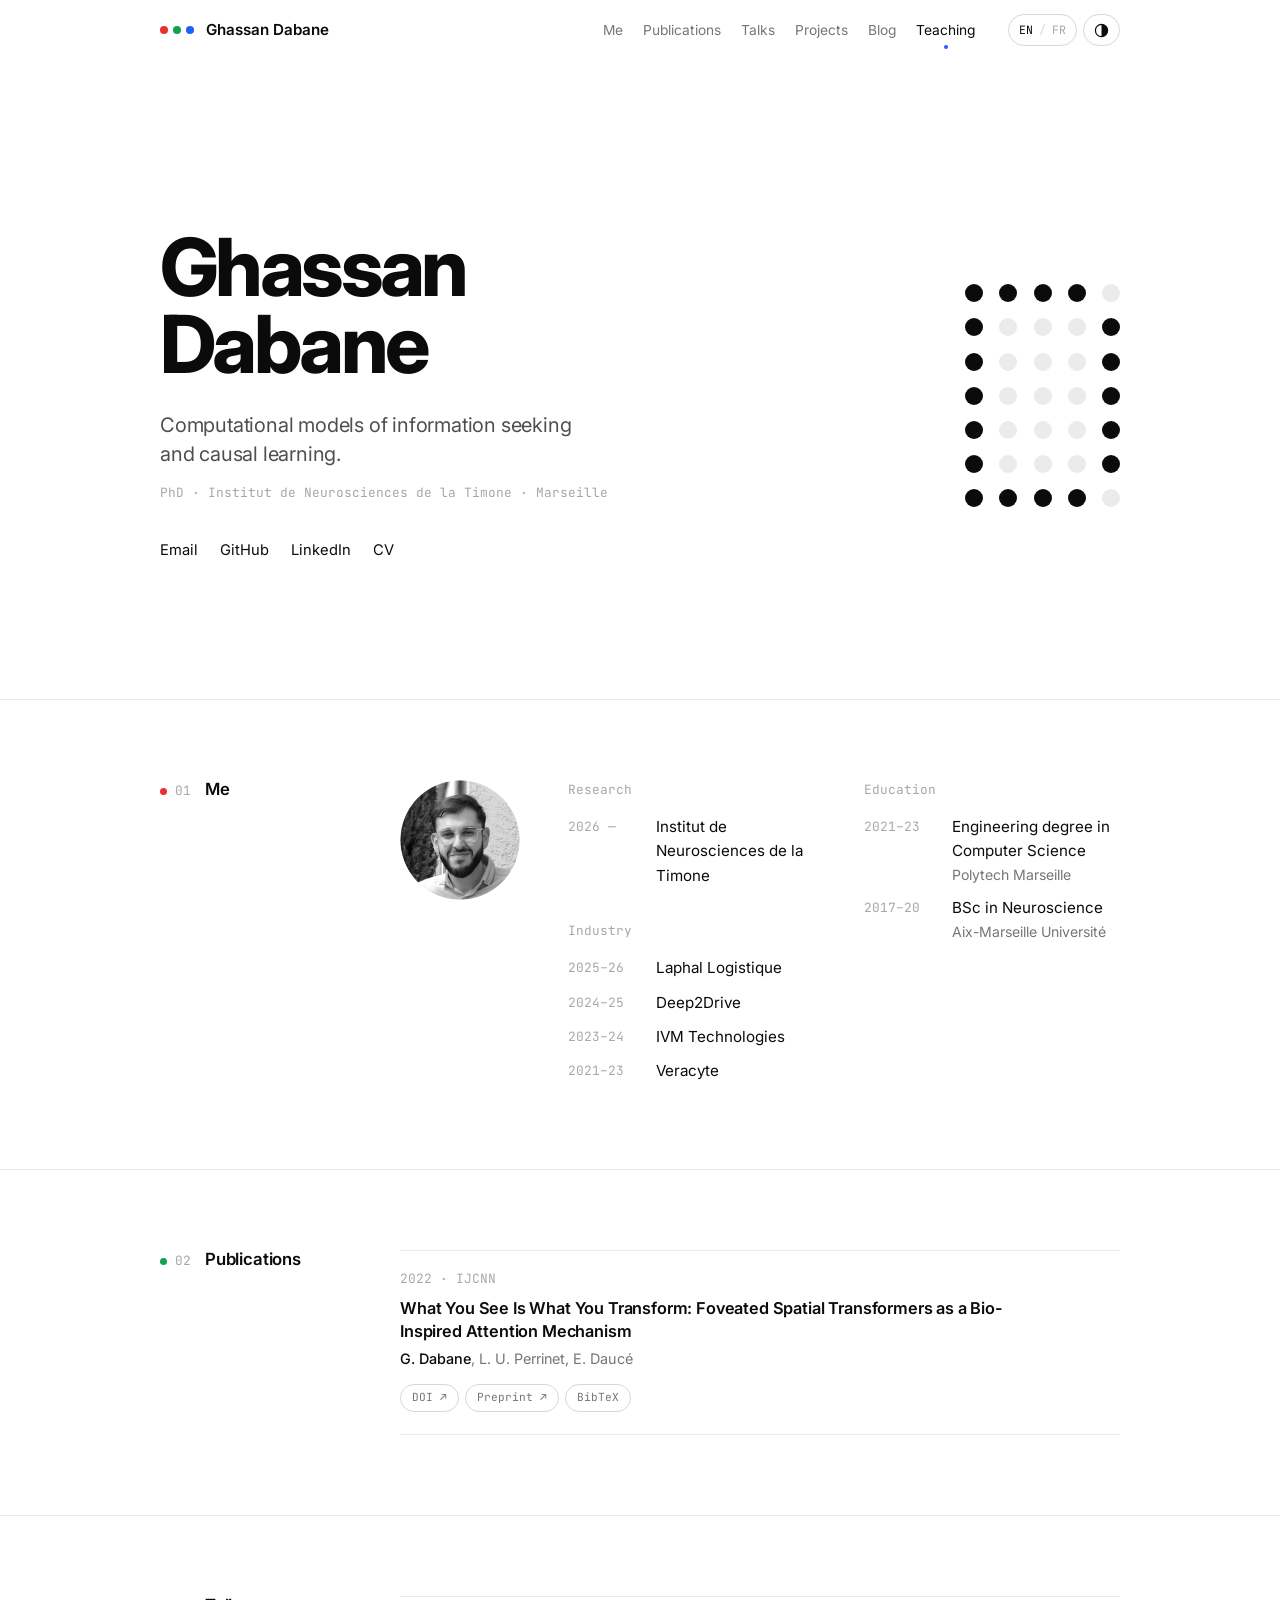
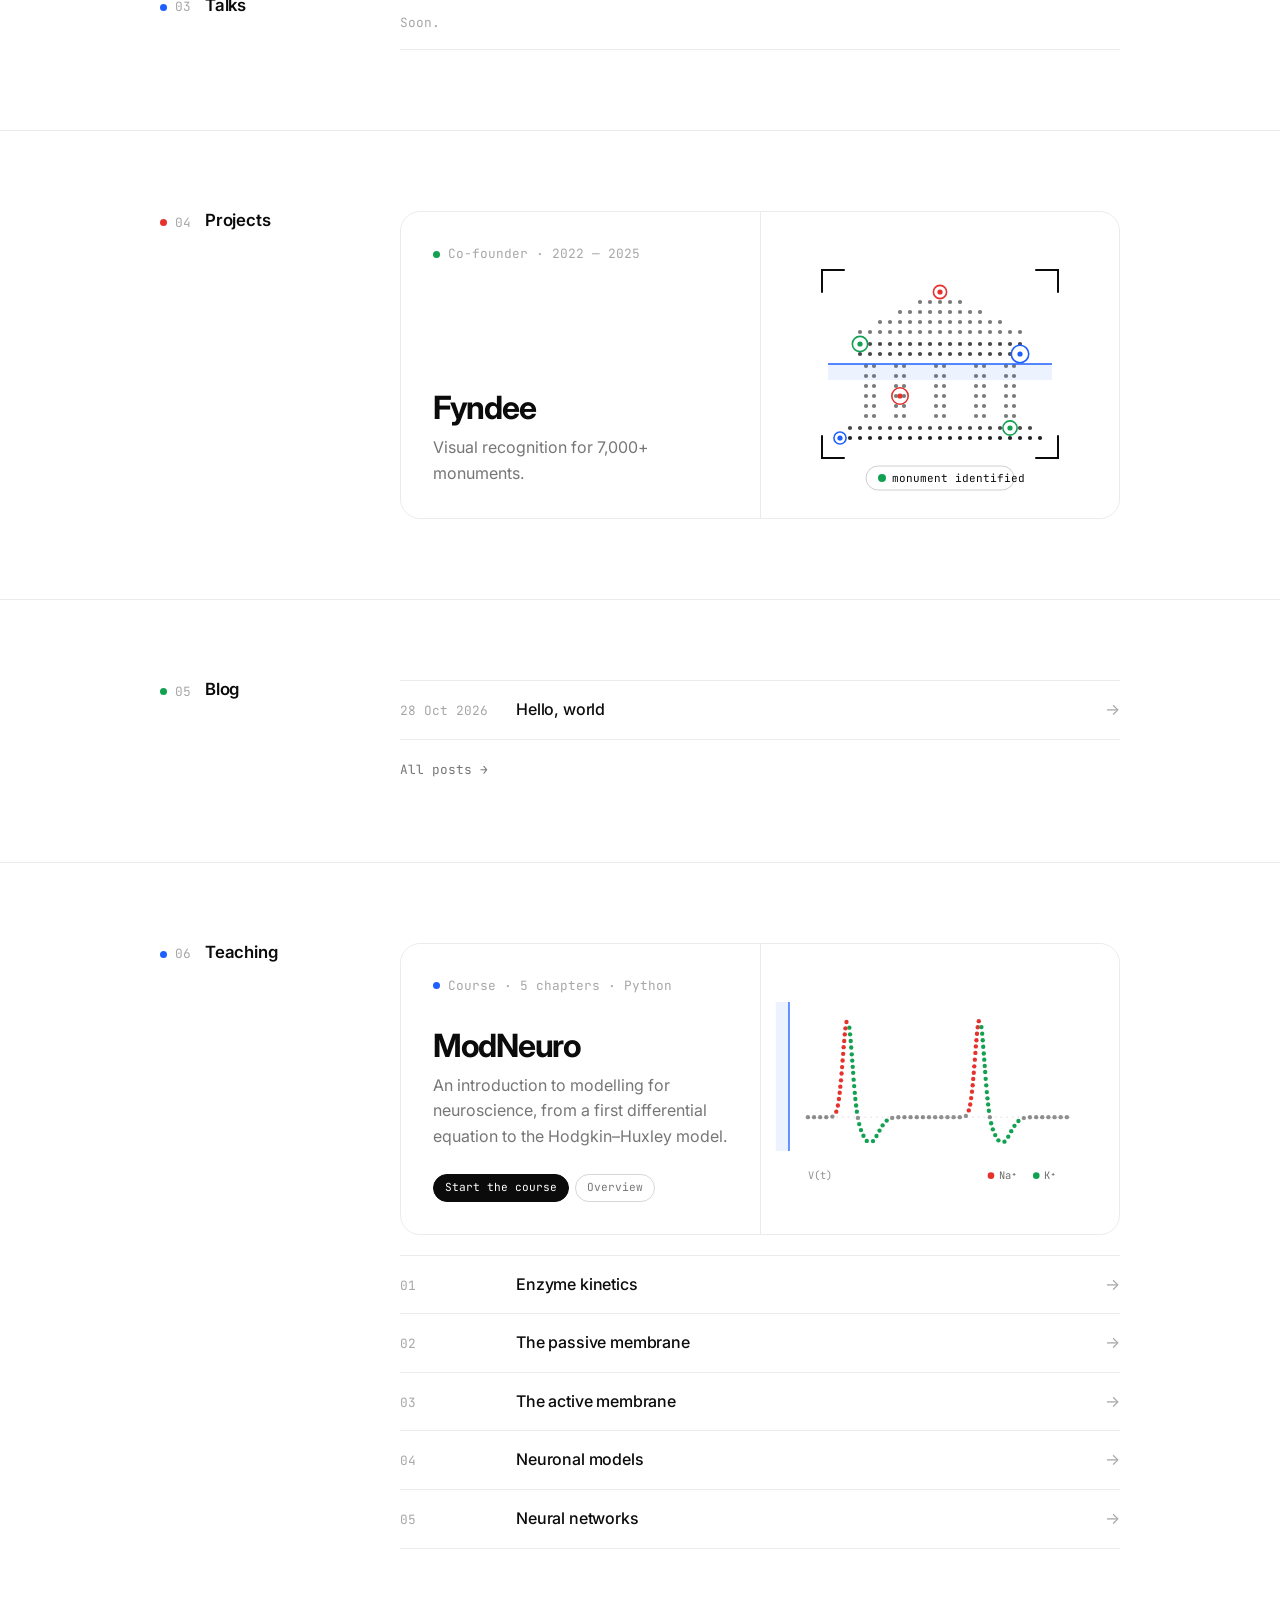
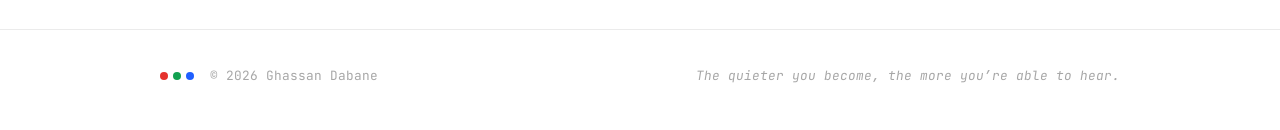
==== index.html @ e0b651ef "Teaching: migrate the ModNeuro course to the site Adds the 2020 ModNeuro notebooks as a five-chapter" ====
<!doctype html>
<html lang="en" data-lang="en">
<head>
  <meta charset="utf-8">
  <meta name="viewport" content="width=device-width, initial-scale=1">
  <title>Ghassan Dabane</title>
  <meta name="description" content="Ghassan Dabane — PhD candidate in computational neuroscience at the Institut de Neurosciences de la Timone, Marseille. Computational models of information seeking and causal learning.">
  <meta name="author" content="Ghassan Dabane">
  <meta property="og:title" content="Ghassan Dabane">
  <meta property="og:description" content="Computational models of information seeking and causal learning.">
  <meta property="og:type" content="website">
  <meta property="og:image" content="assets/img/ghassan.jpg">
  <meta name="theme-color" content="#ffffff" media="(prefers-color-scheme: light)">
  <meta name="theme-color" content="#0b0b0c" media="(prefers-color-scheme: dark)">
  <link rel="icon" href="assets/img/favicon.svg" type="image/svg+xml">
  <link rel="alternate" type="application/rss+xml" title="Ghassan Dabane — Blog" href="feed.xml">
  <script>
    (function () {
      var d = document.documentElement, t, l;
      try { t = localStorage.getItem('theme'); l = localStorage.getItem('lang'); } catch (e) {}
      if (t) d.dataset.theme = t;
      if (!l) l = (navigator.language || 'en').slice(0, 2) === 'fr' ? 'fr' : 'en';
      d.dataset.lang = l; d.lang = l;
    })();
  </script>
  <link rel="preconnect" href="https://fonts.googleapis.com">
  <link rel="preconnect" href="https://fonts.gstatic.com" crossorigin>
  <link href="https://fonts.googleapis.com/css2?family=Inter:wght@400..800&family=JetBrains+Mono:wght@400;500&family=Newsreader:ital,opsz,wght@0,6..72,400..600;1,6..72,400..600&display=swap" rel="stylesheet">
  <link rel="stylesheet" href="assets/css/style.css">
</head>
<body data-page="home">
<a class="skip" href="#main">Skip to content</a>

<header class="site-header">
  <div class="wrap bar">
    <a class="brand" href="./" aria-label="Ghassan Dabane — home"><span class="rgb" aria-hidden="true"><i></i><i></i><i></i></span>Ghassan Dabane</a>
    <nav class="nav" aria-label="Main">
      <a href="#me" data-nav="me" style="--c:var(--red)"><span lang="en">Me</span><span lang="fr">Moi</span></a>
      <a href="#publications" data-nav="publications" style="--c:var(--green)">Publications</a>
      <a href="#presentations" data-nav="presentations" style="--c:var(--blue)"><span lang="en">Talks</span><span lang="fr">Exposés</span></a>
      <a href="#projects" data-nav="projects" style="--c:var(--red)"><span lang="en">Projects</span><span lang="fr">Projets</span></a>
      <a href="#blog" data-nav="blog" style="--c:var(--green)">Blog</a>
      <a href="#teaching" data-nav="teaching" style="--c:var(--blue)"><span lang="en">Teaching</span><span lang="fr">Enseignement</span></a>
    </nav>
    <div class="tools">
      <button class="toggle" id="lang-toggle" type="button" aria-label="Français / English"><span data-l="en">EN</span><span class="sep">/</span><span data-l="fr">FR</span></button>
      <button class="toggle" id="theme-toggle" type="button" aria-label="Toggle dark mode">
        <svg class="theme-icon" viewBox="0 0 16 16" aria-hidden="true"><circle cx="8" cy="8" r="6.5" fill="none" stroke="currentColor" stroke-width="1.3"/><path class="half" d="M8 1.5a6.5 6.5 0 0 1 0 13z" fill="currentColor"/></svg>
      </button>
    </div>
  </div>
</header>

<main id="main">

  <!-- ============================================================ HERO -->
  <section class="hero">
    <div class="wrap hero-grid">
      <div>
        <h1><span>Ghassan</span><span>Dabane</span></h1>
        <p class="lead" lang="en">Computational models of information seeking and causal learning.</p>
        <p class="lead" lang="fr">Modèles computationnels de la recherche d’information et de l’apprentissage causal.</p>
        <p class="affil mono">PhD · Institut de Neurosciences de la Timone · Marseille</p>
        <div class="links">
          <a href="mailto:dabane.ghassan@gmail.com">Email</a>
          <a href="https://github.com/dabane-ghassan" target="_blank" rel="noopener">GitHub</a>
          <a href="https://www.linkedin.com/in/ghassan-dabane" target="_blank" rel="noopener">LinkedIn</a>
          <a href="assets/cv/ghassan-dabane-cv.pdf" target="_blank" rel="noopener">CV</a>
        </div>
      </div>
      <div class="matrix" id="matrix" aria-hidden="true" title="click me"></div>
    </div>
  </section>

  <!-- ============================================================ ME -->
  <section class="section" id="me">
    <div class="wrap section-grid">
      <div class="section-head">
        <div class="num mono"><span class="dot r"></span>01</div>
        <h2><span lang="en">Me</span><span lang="fr">Moi</span></h2>
      </div>
      <div class="me reveal">
        <div class="portrait"><img src="assets/img/ghassan.webp" alt="Ghassan Dabane" width="120" height="120" loading="lazy"></div>
        <div class="cols">
          <div>
            <div class="label mono"><span lang="en">Research</span><span lang="fr">Recherche</span></div>
            <ul class="list">
              <li><span class="yr mono">2026 —</span><span>Institut de Neurosciences de la Timone</span></li>
            </ul>
            <div class="label mono"><span lang="en">Industry</span><span lang="fr">Industrie</span></div>
            <ul class="list">
              <li><span class="yr mono">2025–26</span><span>Laphal Logistique</span></li>
              <li><span class="yr mono">2024–25</span><span>Deep2Drive</span></li>
              <li><span class="yr mono">2023–24</span><span>IVM Technologies</span></li>
              <li><span class="yr mono">2021–23</span><span>Veracyte</span></li>
            </ul>
          </div>
          <div>
            <div class="label mono"><span lang="en">Education</span><span lang="fr">Formation</span></div>
            <ul class="list">
              <li><span class="yr mono">2021–23</span><span><span lang="en">Engineering degree in Computer Science</span><span lang="fr">Diplôme d’ingénieur en informatique</span><span class="inst">Polytech Marseille</span></span></li>
              <li><span class="yr mono">2017–20</span><span><span lang="en">BSc in Neuroscience</span><span lang="fr">Licence en neurosciences</span><span class="inst">Aix-Marseille Université</span></span></li>
            </ul>
          </div>
        </div>
      </div>
    </div>
  </section>

  <!-- ============================================================ PUBLICATIONS -->
  <section class="section" id="publications">
    <div class="wrap section-grid">
      <div class="section-head">
        <div class="num mono"><span class="dot g"></span>02</div>
        <h2>Publications</h2>
      </div>
      <div class="reveal">
        <!-- To add a paper, copy an <article class="pub"> block. -->
        <article class="pub">
          <div class="pub-meta mono">2022 · IJCNN</div>
          <h3>What You See Is What You Transform: Foveated Spatial Transformers as a Bio-Inspired Attention Mechanism</h3>
          <div class="authors"><b>G. Dabane</b>, L. U. Perrinet, E. Daucé</div>
          <div class="pub-actions">
            <a class="chip" href="https://doi.org/10.1109/IJCNN55064.2022.9892313" target="_blank" rel="noopener">DOI ↗</a>
            <a class="chip" href="https://www.authorea.com/users/681605/articles/677633-what-you-see-is-what-you-transform-foveated-spatial-transformers-as-a-bio-inspired-attention-mechanism" target="_blank" rel="noopener">Preprint ↗</a>
            <button class="chip" type="button" data-panel="bib-1" aria-expanded="false">BibTeX</button>
          </div>
          <div class="pub-panel" id="bib-1">
<pre>@inproceedings{dabane2022wysiwyt,
  title     = {What You See Is What You Transform: Foveated Spatial
               Transformers as a Bio-Inspired Attention Mechanism},
  author    = {Dabane, Ghassan and Perrinet, Laurent U. and Dauc{\'e}, Emmanuel},
  booktitle = {2022 International Joint Conference on Neural Networks (IJCNN)},
  pages     = {1--8},
  year      = {2022},
  doi       = {10.1109/IJCNN55064.2022.9892313}
}</pre>
            <div class="pub-actions"><button class="chip" type="button" data-copy="bib-1"><span lang="en">Copy</span><span lang="fr">Copier</span></button></div>
          </div>
        </article>
      </div>
    </div>
  </section>

  <!-- ============================================================ PRESENTATIONS -->
  <!-- Filled from presentations/index.json — drop .html decks in presentations/ -->
  <section class="section" id="presentations">
    <div class="wrap section-grid">
      <div class="section-head">
        <div class="num mono"><span class="dot b"></span>03</div>
        <h2><span lang="en">Talks</span><span lang="fr">Exposés</span></h2>
      </div>
      <div class="reveal">
        <ul class="lines" id="talks" aria-live="polite"></ul>
      </div>
    </div>
  </section>

  <!-- ============================================================ PROJECTS -->
  <section class="section" id="projects">
    <div class="wrap section-grid">
      <div class="section-head">
        <div class="num mono"><span class="dot r"></span>04</div>
        <h2><span lang="en">Projects</span><span lang="fr">Projets</span></h2>
      </div>
      <div class="reveal">
        <article class="feature">
          <div class="feature-body">
            <div class="feature-label mono"><span class="dot g"></span><span lang="en">Co-founder</span><span lang="fr">Co-fondateur</span> · 2022 — 2025</div>
            <h3>Fyndee</h3>
            <p class="pitch" lang="en">Visual recognition for 7,000+ monuments.</p>
            <p class="pitch" lang="fr">Reconnaissance visuelle de 7 000+ monuments.</p>
          </div>
          <div class="feature-art" aria-hidden="true"><svg id="temple" viewBox="0 0 300 250"></svg></div>
        </article>
      </div>
    </div>
  </section>

  <!-- ============================================================ BLOG -->
  <section class="section" id="blog">
    <div class="wrap section-grid">
      <div class="section-head">
        <div class="num mono"><span class="dot g"></span>05</div>
        <h2>Blog</h2>
      </div>
      <div class="reveal">
        <ul class="lines" id="latest" aria-live="polite"></ul>
        <a class="more mono" href="blog.html"><span lang="en">All posts</span><span lang="fr">Tous les articles</span> <span aria-hidden="true">→</span></a>
      </div>
    </div>
  </section>

  <!-- ============================================================ TEACHING -->
  <section class="section" id="teaching">
    <div class="wrap section-grid">
      <div class="section-head">
        <div class="num mono"><span class="dot b"></span>06</div>
        <h2><span lang="en">Teaching</span><span lang="fr">Enseignement</span></h2>
      </div>
      <div class="reveal">
        <!-- Courses live in teaching/<course>/ and render through course.html?c=<course> -->
        <article class="feature course-card">
          <div class="feature-body">
            <div class="feature-label mono"><span class="dot b"></span><span lang="en">Course · 5 chapters · Python</span><span lang="fr">Cours · 5 chapitres · Python</span></div>
            <div>
              <h3><a href="course.html?c=modneuro">ModNeuro</a></h3>
              <p class="pitch" lang="en">An introduction to modelling for neuroscience, from a first differential equation to the Hodgkin–Huxley model.</p>
              <p class="pitch" lang="fr">Une introduction à la modélisation en neurosciences, d’une première équation différentielle au modèle de Hodgkin–Huxley.</p>
              <div class="pub-actions">
                <a class="chip chip-solid" href="course.html?c=modneuro/01-enzyme-kinetics"><span lang="en">Start the course</span><span lang="fr">Commencer le cours</span></a>
                <a class="chip" href="course.html?c=modneuro"><span lang="en">Overview</span><span lang="fr">Présentation</span></a>
              </div>
            </div>
          </div>
          <div class="feature-art spike-art" aria-hidden="true"><svg id="spike" viewBox="0 0 320 220"></svg></div>
        </article>
        <ul class="lines teach-list">
          <li><a href="course.html?c=modneuro/01-enzyme-kinetics"><span class="date mono">01</span><span><span class="title"><span lang="en">Enzyme kinetics</span><span lang="fr">Cinétique enzymatique</span></span></span><span class="side"><span class="arrow" aria-hidden="true">→</span></span></a></li>
          <li><a href="course.html?c=modneuro/02-passive-membrane"><span class="date mono">02</span><span><span class="title"><span lang="en">The passive membrane</span><span lang="fr">La membrane passive</span></span></span><span class="side"><span class="arrow" aria-hidden="true">→</span></span></a></li>
          <li><a href="course.html?c=modneuro/03-active-membrane"><span class="date mono">03</span><span><span class="title"><span lang="en">The active membrane</span><span lang="fr">La membrane active</span></span></span><span class="side"><span class="arrow" aria-hidden="true">→</span></span></a></li>
          <li><a href="course.html?c=modneuro/04-neuronal-models"><span class="date mono">04</span><span><span class="title"><span lang="en">Neuronal models</span><span lang="fr">Modèles neuronaux</span></span></span><span class="side"><span class="arrow" aria-hidden="true">→</span></span></a></li>
          <li><a href="course.html?c=modneuro/05-neural-networks"><span class="date mono">05</span><span><span class="title"><span lang="en">Neural networks</span><span lang="fr">Réseaux de neurones</span></span></span><span class="side"><span class="arrow" aria-hidden="true">→</span></span></a></li>
        </ul>
      </div>
    </div>
  </section>

</main>

<footer class="site-footer">
  <div class="wrap foot-row">
    <span class="mono"><span class="rgb" aria-hidden="true"><i></i><i></i><i></i></span>&nbsp; © <span data-year>2026</span> Ghassan Dabane</span>
    <span class="mono quote"><span lang="en">The quieter you become, the more you’re able to hear.</span><span lang="fr">The quieter you become, the more you’re able to hear.</span></span>
  </div>
</footer>

<script src="assets/js/site.js"></script>
<script src="assets/js/posts.js"></script>
<script src="assets/js/home.js"></script>
</body>
</html>
---- assets/css/style.css ----
/* =========================================================================
   Ghassan Dabane — personal site
   Five colours only: black, white, red, green, blue.
   Every grey is black or white at reduced opacity.
   ========================================================================= */

:root {
  --black: #0b0b0c;
  --white: #ffffff;
  --red:   #e5322d;
  --green: #12a150;
  --blue:  #1f5fff;

  --bg: var(--white);
  --fg: var(--black);

  --sans:  "Inter", ui-sans-serif, system-ui, -apple-system, "Segoe UI", Roboto, sans-serif;
  --serif: "Newsreader", "Iowan Old Style", "Palatino Linotype", Georgia, serif;
  --mono:  "JetBrains Mono", ui-monospace, SFMono-Regular, Menlo, Consolas, monospace;

  --wrap: 1040px;
  --gutter: clamp(16px, 4vw, 40px);
  --ease: cubic-bezier(.22, .8, .2, 1);
  color-scheme: light;
}
:root[data-theme="dark"] { --bg: var(--black); --fg: var(--white); color-scheme: dark; }
@media (prefers-color-scheme: dark) {
  :root:not([data-theme="light"]) { --bg: var(--black); --fg: var(--white); color-scheme: dark; }
}
:root {
  --fg-72: color-mix(in srgb, var(--fg) 72%, transparent);
  --fg-56: color-mix(in srgb, var(--fg) 56%, transparent);
  --fg-36: color-mix(in srgb, var(--fg) 36%, transparent);
  --fg-16: color-mix(in srgb, var(--fg) 16%, transparent);
  --fg-08: color-mix(in srgb, var(--fg) 8%, transparent);
  --fg-04: color-mix(in srgb, var(--fg) 4%, transparent);
  --bg-80: color-mix(in srgb, var(--bg) 82%, transparent);
}

/* language switching: <x lang="en">…</x><x lang="fr">…</x> */
html[data-lang="en"] body [lang="fr"],
html[data-lang="fr"] body [lang="en"] { display: none !important; }

/* ---------- base ---------- */
*, *::before, *::after { box-sizing: border-box; }
html { -webkit-text-size-adjust: 100%; scroll-behavior: smooth; scroll-padding-top: 80px; }
body {
  margin: 0; background: var(--bg); color: var(--fg);
  font: 400 16px/1.6 var(--sans);
  -webkit-font-smoothing: antialiased; text-rendering: optimizeLegibility;
  transition: background-color .35s var(--ease), color .35s var(--ease);
  overflow-x: hidden;
}
img, svg { display: block; max-width: 100%; }
a { color: inherit; text-decoration: none; }
p { margin: 0; }
h1, h2, h3 { margin: 0; font-weight: 700; letter-spacing: -.02em; line-height: 1.15; }
ul { list-style: none; margin: 0; padding: 0; }
button { font: inherit; color: inherit; background: none; border: 0; padding: 0; cursor: pointer; }
::selection { background: var(--blue); color: var(--white); }
:focus-visible { outline: 2px solid var(--blue); outline-offset: 3px; border-radius: 4px; }

.wrap { width: 100%; max-width: var(--wrap); margin: 0 auto; padding: 0 var(--gutter); }
.mono { font-family: var(--mono); font-size: .8rem; }
.muted { color: var(--fg-56); }
.skip { position: absolute; left: -999px; top: 8px; background: var(--fg); color: var(--bg); padding: 8px 12px; border-radius: 6px; z-index: 99; }
.skip:focus { left: 8px; }

.rgb { display: inline-flex; gap: 5px; align-items: center; vertical-align: middle; }
.rgb i { width: 8px; height: 8px; border-radius: 50%; display: block; }
.rgb i:nth-child(1) { background: var(--red); }
.rgb i:nth-child(2) { background: var(--green); }
.rgb i:nth-child(3) { background: var(--blue); }
.dot { width: 7px; height: 7px; border-radius: 50%; display: inline-block; flex: none; }
.dot.r { background: var(--red); } .dot.g { background: var(--green); } .dot.b { background: var(--blue); }

/* ---------- header ---------- */
.site-header {
  position: sticky; top: 0; z-index: 50; background: var(--bg-80);
  backdrop-filter: saturate(1.4) blur(14px); -webkit-backdrop-filter: saturate(1.4) blur(14px);
  border-bottom: 1px solid transparent; transition: border-color .3s var(--ease);
}
.site-header.scrolled { border-bottom-color: var(--fg-08); }
.bar { display: flex; align-items: center; gap: 24px; height: 60px; }
.brand { display: inline-flex; align-items: center; gap: 12px; font-weight: 600; font-size: .95rem; white-space: nowrap; }
.brand .rgb { transition: gap .3s var(--ease); }
.brand:hover .rgb { gap: 8px; }
.nav { display: flex; gap: 2px; margin-left: auto; }
.nav a { position: relative; padding: 6px 9px; border-radius: 8px; font-size: .86rem; color: var(--fg-56); transition: color .2s; }
.nav a:hover, .nav a.active { color: var(--fg); }
.nav a.active::after {
  content: ""; position: absolute; left: 50%; bottom: -2px; width: 4px; height: 4px; border-radius: 50%;
  transform: translateX(-50%); background: var(--c, var(--fg));
}
.tools { display: flex; align-items: center; gap: 6px; }
.toggle {
  height: 32px; min-width: 32px; padding: 0 10px; border-radius: 999px; border: 1px solid var(--fg-16);
  display: inline-flex; align-items: center; justify-content: center; gap: 6px;
  font-family: var(--mono); font-size: .72rem; transition: border-color .2s;
}
.toggle:hover { border-color: var(--fg-36); }
.toggle .off { color: var(--fg-36); }
.toggle .sep { color: var(--fg-16); }
.theme-icon { width: 15px; height: 15px; }
.theme-icon .half { transform-origin: center; transition: transform .5s var(--ease); }
:root[data-theme="dark"] .theme-icon .half { transform: rotate(180deg); }

/* ---------- hero ---------- */
.hero { padding: clamp(72px, 14vw, 168px) 0 clamp(72px, 11vw, 136px); }
.hero-grid { display: grid; grid-template-columns: minmax(0, 1fr) auto; gap: 48px; align-items: center; }
.hero h1 { font-size: clamp(2.75rem, 7.5vw, 5rem); font-weight: 760; letter-spacing: -.045em; line-height: .96; margin-bottom: 28px; }
.hero h1 span { display: block; }
.lead { font-size: clamp(1.05rem, 1.7vw, 1.25rem); line-height: 1.45; color: var(--fg-72); max-width: 32ch; letter-spacing: -.01em; }
.affil { color: var(--fg-36); margin-top: 14px; }
.links { display: flex; flex-wrap: wrap; gap: 6px 22px; margin-top: 36px; font-size: .92rem; }
.links a {
  background-image: linear-gradient(var(--fg), var(--fg)); background-size: 0 1px;
  background-position: 0 100%; background-repeat: no-repeat; transition: background-size .35s var(--ease);
}
.links a:hover { background-size: 100% 1px; }

.matrix { display: grid; grid-template-columns: repeat(5, var(--d)); gap: calc(var(--d) * .9); --d: 18px; cursor: pointer; }
.matrix i {
  width: var(--d); height: var(--d); border-radius: 50%;
  background: color-mix(in srgb, var(--fg) 8%, var(--bg));
  transition: background-color .45s var(--ease) var(--dl, 0ms), transform .3s var(--ease);
  transform: scale(var(--s, 1));
}
.matrix i.r { background: var(--red); } .matrix i.g { background: var(--green); }
.matrix i.b { background: var(--blue); } .matrix i.k { background: var(--fg); }

/* ---------- sections ---------- */
.section { padding: clamp(48px, 7vw, 80px) 0; border-top: 1px solid var(--fg-08); }
.section-grid { display: grid; grid-template-columns: 200px minmax(0, 1fr); gap: 40px; }
.section-head { position: sticky; top: 92px; align-self: start; display: flex; align-items: baseline; gap: 14px; }
.section-head .num { display: inline-flex; align-items: center; gap: 8px; color: var(--fg-36); }
.section-head h2 { font-size: 1.05rem; font-weight: 600; letter-spacing: -.01em; }

/* me */
.me { display: grid; grid-template-columns: 120px minmax(0, 1fr); gap: 48px; align-items: start; }
.portrait { width: 120px; height: 120px; border-radius: 50%; overflow: hidden; }
.portrait img { width: 100%; height: 100%; object-fit: cover; filter: grayscale(1) contrast(1.05); transition: filter .6s var(--ease); }
.portrait:hover img { filter: none; }
.cols { display: grid; grid-template-columns: 1fr 1fr; gap: 40px; }
.label { color: var(--fg-36); margin: 0 0 10px; }
.list + .label { margin-top: 28px; }
.list li { display: grid; grid-template-columns: 72px minmax(0, 1fr); gap: 16px; padding: 5px 0; font-size: .95rem; }
.list .yr { color: var(--fg-36); padding-top: 2px; }
.list .inst { display: block; color: var(--fg-56); font-size: .88rem; }
.quote { font-style: italic; }

/* lines: talks, posts */
.lines { border-top: 1px solid var(--fg-08); }
.lines li a, .lines li.static { display: grid; grid-template-columns: 96px minmax(0, 1fr) auto; gap: 20px; align-items: baseline; padding: 16px 0; border-bottom: 1px solid var(--fg-08); }
.lines .date { color: var(--fg-36); white-space: nowrap; }
.lines .title { font-weight: 500; letter-spacing: -.01em; transition: transform .35s var(--ease); display: inline-block; }
.lines .sub { color: var(--fg-56); font-size: .88rem; margin-left: 10px; }
.lines .side { display: flex; align-items: center; gap: 10px; color: var(--fg-36); }
.lines .arrow { transition: transform .3s var(--ease), color .2s; }
.lines li a:hover .title { transform: translateX(4px); }
.lines li a:hover .arrow { transform: translateX(3px); color: var(--fg); }
.lines .empty { color: var(--fg-36); padding: 16px 0; border-bottom: 1px solid var(--fg-08); font-family: var(--mono); font-size: .8rem; }
.lang-badge { font-family: var(--mono); font-size: .64rem; text-transform: uppercase; border: 1px solid var(--fg-16); border-radius: 4px; padding: 0 5px; color: var(--fg-56); }
.more { display: inline-flex; align-items: center; gap: 8px; margin-top: 20px; color: var(--fg-56); transition: color .2s; }
.more:hover { color: var(--fg); }

/* publications */
.pub { padding: 18px 0 22px; border-top: 1px solid var(--fg-08); border-bottom: 1px solid var(--fg-08); }
.pub + .pub { border-top: 0; }
.pub-meta { color: var(--fg-36); margin-bottom: 8px; }
.pub h3 { font-size: 1.02rem; font-weight: 600; line-height: 1.4; letter-spacing: -.01em; max-width: 56ch; margin-bottom: 4px; }
.pub .authors { color: var(--fg-56); font-size: .9rem; }
.pub .authors b { color: var(--fg); font-weight: 500; }
.pub-actions { display: flex; flex-wrap: wrap; gap: 6px; margin-top: 14px; }
.chip {
  display: inline-flex; align-items: center; gap: 6px; height: 28px; padding: 0 11px; border-radius: 999px;
  font-family: var(--mono); font-size: .7rem; border: 1px solid var(--fg-16); color: var(--fg-56);
  transition: border-color .2s, color .2s, background-color .2s;
}
.chip:hover, .chip[aria-expanded="true"] { border-color: var(--fg); color: var(--fg); }
.pub-panel { display: none; margin-top: 14px; }
.pub-panel.open { display: block; animation: fade .35s var(--ease); }
.pub-panel pre {
  margin: 0; padding: 14px 16px; border-radius: 10px; background: var(--fg-04); border: 1px solid var(--fg-08);
  font-family: var(--mono); font-size: .72rem; line-height: 1.6; overflow-x: auto; color: var(--fg-72);
}
@keyframes fade { from { opacity: 0; transform: translateY(-4px); } to { opacity: 1; transform: none; } }

/* projects */
.feature { display: grid; grid-template-columns: minmax(0, 1fr) minmax(0, 1fr); border: 1px solid var(--fg-08); border-radius: 20px; overflow: hidden; transition: border-color .3s var(--ease); }
.feature:hover { border-color: var(--fg-36); }
.feature-body { padding: 32px; display: flex; flex-direction: column; justify-content: flex-end; }
.feature-label { display: flex; align-items: center; gap: 8px; color: var(--fg-36); margin-bottom: auto; padding-bottom: 32px; }
.feature h3 { font-size: 2rem; letter-spacing: -.04em; margin-bottom: 8px; }
.pitch { color: var(--fg-56); max-width: 30ch; }
.feature-art { border-left: 1px solid var(--fg-08); display: grid; place-items: center; padding: 28px; min-height: 280px; }
.feature-art svg { width: min(100%, 300px); height: auto; overflow: visible; }
.feature-art .scan { animation: scan 4.5s var(--ease) infinite; }
@keyframes scan { 0%, 100% { transform: translateY(-70px); opacity: 0; } 15% { opacity: 1; } 50% { transform: translateY(70px); opacity: 1; } 65% { opacity: 0; } }
.feature-art .label-chip { font-family: var(--mono); font-size: 11px; }

/* teaching */
.soon { display: flex; align-items: center; gap: 16px; padding-top: 4px; }
.loader { display: flex; gap: 7px; }
.loader i { width: 9px; height: 9px; border-radius: 50%; animation: bob 1.4s var(--ease) infinite; }
.loader i:nth-child(1) { background: var(--red); }
.loader i:nth-child(2) { background: var(--green); animation-delay: .16s; }
.loader i:nth-child(3) { background: var(--blue); animation-delay: .32s; }
@keyframes bob { 0%, 60%, 100% { transform: translateY(0); } 30% { transform: translateY(-6px); } }

/* footer */
.site-footer { border-top: 1px solid var(--fg-08); padding: 36px 0 44px; color: var(--fg-36); }
.foot-row { display: flex; flex-wrap: wrap; justify-content: space-between; gap: 12px 24px; align-items: center; }
.foot-row a { transition: color .2s; }
.foot-row a:hover { color: var(--fg); }

/* ---------- blog index ---------- */
.page-head { padding: clamp(64px, 10vw, 120px) 0 36px; }
.page-head h1 { font-size: clamp(2.4rem, 6vw, 3.6rem); letter-spacing: -.045em; font-weight: 760; }
.filters { display: flex; flex-wrap: wrap; gap: 6px; margin-bottom: 24px; }
.filters .chip.on { background: var(--fg); color: var(--bg); border-color: var(--fg); }
.year-group { margin-bottom: 36px; }
.year-group h2 { font-family: var(--mono); font-size: .78rem; font-weight: 400; color: var(--fg-36); margin-bottom: 8px; }
main.wrap { padding-bottom: 64px; }

/* ---------- article ---------- */
.article { max-width: 700px; margin: 0 auto; padding: clamp(48px, 8vw, 96px) var(--gutter) 64px; }
.back { display: inline-flex; gap: 8px; align-items: center; color: var(--fg-36); margin-bottom: 40px; transition: color .2s; }
.back:hover { color: var(--fg); }
.article-meta { display: flex; flex-wrap: wrap; gap: 6px 14px; align-items: center; color: var(--fg-36); margin-bottom: 16px; }
.article-meta .tag { color: var(--fg-56); }
.article-meta .tag:hover { color: var(--fg); }
.article h1 { font-size: clamp(2rem, 5vw, 3rem); letter-spacing: -.04em; line-height: 1.08; font-weight: 740; margin-bottom: 18px; }
.article .dek { font-family: var(--serif); font-size: 1.25rem; line-height: 1.45; color: var(--fg-56); font-style: italic; }
.article .alt-lang { margin-top: 18px; }
.article hr.rule { border: 0; height: 1px; background: var(--fg-08); margin: 32px 0 40px; }
.progress { position: fixed; top: 0; left: 0; height: 2px; width: 100%; transform-origin: 0 50%; transform: scaleX(var(--p, 0)); z-index: 60;
  background: linear-gradient(90deg, var(--red) 0 33.33%, var(--green) 33.33% 66.66%, var(--blue) 66.66%); }

.prose { font-family: var(--serif); font-size: 1.2rem; line-height: 1.72; font-optical-sizing: auto; }
.prose > * + * { margin-top: 1.1em; }
.prose p { margin-bottom: 0; }
.prose li > p + p { margin-top: .6em; }
.prose h2, .prose h3, .prose h4 { font-family: var(--sans); letter-spacing: -.025em; line-height: 1.2; margin-top: 2.2em; }
.prose h2 { font-size: 1.5rem; } .prose h3 { font-size: 1.2rem; } .prose h4 { font-size: 1.02rem; }
.prose h2 + *, .prose h3 + *, .prose h4 + * { margin-top: .7em; }
.prose a { background-image: linear-gradient(var(--blue), var(--blue)); background-size: 100% 1px; background-position: 0 100%; background-repeat: no-repeat; transition: background-size .25s; }
.prose a:hover { background-size: 100% 2px; }
.prose strong { font-weight: 600; }
.prose ul { list-style: disc; } .prose ol { list-style: decimal; }
.prose ul, .prose ol { padding-left: 1.3em; }
.prose li + li { margin-top: .35em; }
.prose li::marker { color: var(--fg-36); }
.prose blockquote { margin-left: 0; margin-right: 0; padding: .1em 0 .1em 1.2em; border-left: 3px solid var(--red); font-style: italic; color: var(--fg-72); }
.prose blockquote p + p { margin-top: .7em; }
.prose blockquote cite { display: block; font-style: normal; font-family: var(--sans); font-size: .85rem; color: var(--fg-56); }
.prose hr { border: 0; text-align: center; margin: 2.4em 0; }
.prose hr::before { content: "• • •"; letter-spacing: .6em; color: var(--fg-36); }
.prose img { border-radius: 12px; margin: 0 auto; }
.prose figcaption, .prose img + em { display: block; text-align: center; font-family: var(--sans); font-size: .85rem; color: var(--fg-56); margin-top: .7em; }
.prose table { width: 100%; border-collapse: collapse; font-family: var(--sans); font-size: .92rem; display: block; overflow-x: auto; }
.prose th { text-align: left; font-weight: 600; border-bottom: 1.5px solid var(--fg); padding: 8px 12px; }
.prose td { border-bottom: 1px solid var(--fg-08); padding: 8px 12px; }
.prose :not(pre) > code { font-family: var(--mono); font-size: .8em; background: var(--fg-08); padding: .12em .38em; border-radius: 5px; }
.prose pre { margin-left: -12px; margin-right: -12px; }
.prose pre code { display: block; font-family: var(--mono); font-size: .82rem; line-height: 1.65; padding: 18px 20px; border-radius: 14px; background: var(--fg-04); border: 1px solid var(--fg-08); overflow-x: auto; }
.prose .math-display { overflow-x: auto; overflow-y: hidden; padding: .3em 0; }
.prose .katex { font-size: 1.04em; }
.prose .katex-display { margin: 0; }
.prose .math-error { color: var(--red); font-family: var(--mono); font-size: .8em; }
.prose sup.fn a { font-family: var(--sans); font-size: .7em; font-weight: 600; color: var(--blue); background: none; padding: 0 .1em; }
.prose .footnotes { margin-top: 3em; padding-top: 1.2em; border-top: 1px solid var(--fg-08); font-size: 1rem; color: var(--fg-72); }
.prose .footnotes ol { padding-left: 1.2em; }
.prose .footnotes a.fn-back { background: none; color: var(--fg-36); margin-left: .3em; font-family: var(--sans); }
.post-nav { display: grid; grid-template-columns: 1fr 1fr; gap: 12px; margin-top: 64px; }
.post-nav a { border: 1px solid var(--fg-08); border-radius: 14px; padding: 16px 18px; transition: border-color .3s; }
.post-nav a:hover { border-color: var(--fg-36); }
.post-nav .mono { color: var(--fg-36); display: block; margin-bottom: 4px; }
.post-nav .next { text-align: right; grid-column: 2; }
.post-nav b { font-weight: 500; }

/* syntax highlighting, five colours only */
.hljs-keyword, .hljs-built_in, .hljs-selector-tag, .hljs-literal { color: var(--blue); }
.hljs-string, .hljs-attr, .hljs-template-variable, .hljs-addition { color: var(--green); }
.hljs-number, .hljs-title.function_, .hljs-title, .hljs-section, .hljs-deletion, .hljs-symbol { color: var(--red); }
.hljs-comment, .hljs-quote, .hljs-meta { color: var(--fg-36); font-style: italic; }

/* reveal on scroll */
.reveal { opacity: 0; transform: translateY(14px); transition: opacity .8s var(--ease), transform .8s var(--ease); }
.reveal.in { opacity: 1; transform: none; }

/* ---------- responsive ---------- */
@media (max-width: 860px) {
  .section-grid { grid-template-columns: 1fr; gap: 24px; }
  .section-head { position: static; }
  .feature { grid-template-columns: 1fr; }
  .feature-art { border-left: 0; border-top: 1px solid var(--fg-08); min-height: 220px; order: -1; }
}
@media (max-width: 720px) {
  .bar { height: 54px; gap: 12px; }
  .nav { position: fixed; left: 0; right: 0; top: 54px; margin: 0; padding: 4px var(--gutter); overflow-x: auto; scrollbar-width: none;
         background: var(--bg-80); backdrop-filter: blur(14px); -webkit-backdrop-filter: blur(14px); border-bottom: 1px solid var(--fg-08); }
  .nav::-webkit-scrollbar { display: none; }
  .nav a { white-space: nowrap; font-size: .82rem; }
  .tools { margin-left: auto; }
  html { scroll-padding-top: 104px; }
  main { padding-top: 40px; }
  .hero-grid { grid-template-columns: 1fr; }
  .matrix { --d: 9px; order: -1; }
  .me { grid-template-columns: 1fr; gap: 28px; }
  .portrait { width: 88px; height: 88px; }
  .cols { grid-template-columns: 1fr; gap: 0; }
  .cols > div + div { margin-top: 28px; }
  .lines li a, .lines li.static { grid-template-columns: 1fr auto; gap: 2px 16px; }
  .lines .date { grid-column: 1 / -1; }
  .lines .sub { display: block; margin: 2px 0 0; }
  .prose { font-size: 1.1rem; }
  .post-nav { grid-template-columns: 1fr; }
  .post-nav .next { grid-column: 1; }
}
@media (prefers-reduced-motion: reduce) {
  *, *::before, *::after { animation: none !important; transition: none !important; scroll-behavior: auto !important; }
  .reveal { opacity: 1; transform: none; }
  .sweep, .w-live .dot { display: none; }
}
@media print {
  .site-header, .progress, .post-nav, .back { display: none !important; }
}

/* =========================================================================
   Teaching: course overview and chapters (course.html)
   ========================================================================= */
.course { padding-bottom: 64px; }

/* home: teaching card */
.course-card .feature-body { justify-content: space-between; }
.course-card h3 a { background-image: linear-gradient(var(--fg), var(--fg)); background-size: 0 2px; background-position: 0 100%; background-repeat: no-repeat; transition: background-size .35s var(--ease); }
.course-card h3 a:hover { background-size: 100% 2px; }
.course-card .pub-actions { margin-top: 24px; }
.teach-list { margin-top: 20px; }
.chip-solid { background: var(--fg); color: var(--bg); border-color: var(--fg); }
.chip-solid:hover { background: var(--blue); border-color: var(--blue); color: var(--white); }

/* the action potential drawn in dots (home card + overview) */
.spike-art svg { width: min(100%, 320px); height: auto; overflow: visible; }
.spike-art .sweep, .course-art .sweep { animation: sweep 5s linear infinite; }
@keyframes sweep { from { transform: translateX(14px); opacity: 0; } 6% { opacity: 1; } 94% { opacity: 1; } to { transform: translateX(300px); opacity: 0; } }

/* overview */
.course-hero { display: grid; grid-template-columns: minmax(0, 1.2fr) minmax(0, 1fr); gap: 48px; align-items: center; padding: clamp(48px, 9vw, 104px) 0 clamp(40px, 7vw, 80px); }
.course-hero .back { margin-bottom: 28px; }
.course-hero h1 { font-size: clamp(2.75rem, 7.5vw, 5rem); font-weight: 760; letter-spacing: -.045em; line-height: .96; margin-bottom: 20px; }
.course-hero .lead { max-width: 30ch; }
.course-summary { color: var(--fg-56); max-width: 52ch; margin-top: 18px; }
.course-hero .pub-actions { margin-top: 28px; }
.course-art { display: grid; place-items: center; }
.course-art svg { width: min(100%, 360px); height: auto; overflow: visible; }
.course .section { padding-left: 0; padding-right: 0; }
.course .section-grid > * { min-width: 0; }
.course-about { max-width: 62ch; }
.course-about p { font-family: var(--serif); font-size: 1.15rem; line-height: 1.65; color: var(--fg-72); }
.course-about p + * { margin-top: 18px; }
.course-about .pub-actions { margin-top: 18px; }
pre.install { margin: 16px 0 0; padding: 12px 16px; border-radius: 10px; background: var(--fg-04); border: 1px solid var(--fg-08); font-family: var(--mono); font-size: .78rem; overflow-x: auto; }
.course-fine { color: var(--fg-36); margin-top: 22px !important; font-family: var(--mono) !important; font-size: .74rem !important; }
.course-fine a { color: var(--fg-56); }
.course-fine a:hover { color: var(--fg); }

/* chapter layout: chapter rail + article */
.chapter-grid { display: grid; grid-template-columns: 200px minmax(0, 1fr); gap: 56px; padding-top: clamp(40px, 6vw, 72px); }
.rail { position: sticky; top: 84px; align-self: start; max-height: calc(100vh - 100px); overflow-y: auto; scrollbar-width: none; font-size: .86rem; }
.rail::-webkit-scrollbar { display: none; }
.rail ol { list-style: none; margin: 0; padding: 0; }
.rail-course { display: inline-flex; align-items: center; gap: 10px; font-weight: 600; margin-bottom: 18px; }
.rail-chapters li a { display: grid; grid-template-columns: 26px 1fr; gap: 6px; padding: 5px 0; color: var(--fg-56); transition: color .2s; }
.rail-chapters li a .mono { color: var(--fg-36); font-size: .72rem; padding-top: 2px; }
.rail-chapters li a:hover { color: var(--fg); }
.rail-chapters li a[aria-current="page"] { color: var(--fg); font-weight: 500; }
.rail-chapters li a[aria-current="page"] .mono { color: var(--blue); }
.rail-toc { margin-top: 28px; padding-top: 18px; border-top: 1px solid var(--fg-08); }
.rail-toc ol { border-left: 1px solid var(--fg-08); }
.rail-toc a { display: block; padding: 4px 0 4px 12px; margin-left: -1px; border-left: 1px solid transparent; color: var(--fg-56); font-size: .82rem; line-height: 1.35; transition: color .2s, border-color .2s; }
.rail-toc a:hover { color: var(--fg); }
.rail-toc a.active { color: var(--fg); border-left-color: var(--blue); }

.chapter-grid > * { min-width: 0; }
.chapter { min-width: 0; max-width: 760px; }
.chapter-head h1 { font-size: clamp(2rem, 5vw, 3rem); letter-spacing: -.04em; line-height: 1.08; font-weight: 740; margin-bottom: 18px; }
.chapter-head .dek { font-family: var(--serif); font-size: 1.25rem; line-height: 1.45; color: var(--fg-56); font-style: italic; max-width: 40em; }
.chapter-head .pub-actions { margin-top: 22px; }
.chapter-head hr.rule { border: 0; height: 1px; background: var(--fg-08); margin: 32px 0 40px; }
.chapter .prose { max-width: 700px; }
.chapter .prose h2 { padding-top: 1.4em; border-top: 1px solid var(--fg-08); }
.chapter .prose > h2:first-child { border-top: 0; padding-top: 0; }

/* printed results under a code block */
.prose pre.out { margin-top: .35em; margin-left: 0; margin-right: 0; }
.prose pre.out code { background: none; border: 0; border-left: 2px solid var(--green); border-radius: 0; padding: 4px 0 4px 16px; color: var(--fg-72); font-size: .78rem; }
.prose pre.out::before { content: "Out"; display: block; font-family: var(--mono); font-size: .66rem; color: var(--green); margin: 0 0 2px 18px; }
.prose pre + pre.out { margin-top: .25em; }

/* folded plotting code */
.prose details.fold > summary { list-style: none; cursor: pointer; display: inline-flex; align-items: center; gap: 6px; height: 28px; padding: 0 11px; border-radius: 999px;
  font-family: var(--mono); font-size: .7rem; border: 1px solid var(--fg-16); color: var(--fg-56); transition: border-color .2s, color .2s; }
.prose details.fold > summary::-webkit-details-marker { display: none; }
.prose details.fold > summary::before { content: "▸"; transition: transform .2s var(--ease); }
.prose details.fold[open] > summary::before { transform: rotate(90deg); }
.prose details.fold > summary:hover, .prose details.fold[open] > summary { border-color: var(--fg); color: var(--fg); }
.prose details.fold .fold-close, .prose details.fold[open] .fold-open { display: none; }
.prose details.fold[open] .fold-close { display: inline; }
.prose details.fold > pre { margin-top: .8em; animation: fade .35s var(--ease); }

/* asides: corrections and conventions */
.prose aside.note { font-family: var(--sans); font-size: .95rem; line-height: 1.6; color: var(--fg-72); padding: 14px 18px; border-left: 3px solid var(--blue); background: var(--fg-04); border-radius: 0 10px 10px 0; }
.prose aside.note p + p { margin-top: .6em; }

/* tables */
.prose .table-wrap { overflow-x: auto; }
.prose .table-wrap table { display: table; }

/* figures */
.prose figure.fig { margin-left: 0; margin-right: 0; }
.chapter .prose figure.fig.wide { width: min(760px, calc(100vw - 2 * var(--gutter))); max-width: none; }
.fig-svg { color: var(--fg); }
.fig-svg svg { display: block; width: 100%; height: auto; overflow: visible; }
.fig-svg svg text { font-family: var(--sans); }
.fig-loading { display: grid; place-items: center; min-height: 180px; color: var(--fg-36); border: 1px dashed var(--fg-16); border-radius: 12px; }
.prose figure.fig figcaption { text-align: left; max-width: 62ch; margin-top: .9em; line-height: 1.5; }

/* interactive figures */
.widget { margin: 1.6em 0; border: 1px solid var(--fg-16); border-radius: 16px; padding: 18px 20px 16px; font-family: var(--sans); font-size: .9rem; }
.w-head { display: flex; flex-wrap: wrap; align-items: baseline; gap: 6px 14px; margin-bottom: 12px; }
.w-live { display: inline-flex; align-items: center; gap: 7px; color: var(--blue); }
.w-live .dot { animation: pulse 2.4s var(--ease) infinite; }
@keyframes pulse { 0%, 100% { opacity: 1; } 50% { opacity: .3; } }
.w-title { font-weight: 600; letter-spacing: -.01em; }
.w-plots.two { display: grid; grid-template-columns: 1.15fr 1fr; gap: 8px; }
.w-svg { display: block; width: 100%; height: auto; overflow: visible; color: var(--fg); }
.w-svg text { font-family: var(--mono); font-size: 10.5px; fill: currentColor; fill-opacity: .56; }
.w-svg .w-label { fill-opacity: .72; }
.w-axis line { stroke: currentColor; stroke-opacity: .36; stroke-width: 1; }
.w-axis .w-zero { stroke-opacity: .16; stroke-dasharray: 3 3; }
.w-line { fill: none; stroke-width: 2; stroke-linejoin: round; stroke-linecap: round; }
.w-line.thin { stroke-width: 1.5; }
.w-legend text { fill-opacity: .72; }
.w-click { cursor: crosshair; }
.w-controls { display: grid; gap: 8px; margin-top: 12px; }
.w-control { display: grid; grid-template-columns: auto minmax(0, 1fr) 4.5em; align-items: center; gap: 14px; }
.w-control label { font-family: var(--mono); font-size: .8rem; color: var(--fg-72); white-space: nowrap; }
.w-control output { text-align: right; font-size: .8rem; }
.w-control input[type=range] { width: 100%; accent-color: var(--blue); height: 28px; cursor: pointer; }
.w-readout { margin-top: 10px; color: var(--fg-72); line-height: 1.55; display: block; }
.w-readout .dot { margin-right: 4px; vertical-align: 1px; }

@media (max-width: 960px) {
  .chapter-grid { grid-template-columns: 1fr; gap: 0; }
  .rail { position: static; max-height: none; overflow: visible; margin-bottom: 32px; padding-bottom: 20px; border-bottom: 1px solid var(--fg-08); }
  .rail-chapters { display: flex; gap: 6px; overflow-x: auto; scrollbar-width: none; margin: 0 calc(-1 * var(--gutter)); padding: 0 var(--gutter); }
  .rail-chapters li a { display: inline-flex; gap: 6px; white-space: nowrap; padding: 5px 11px; border: 1px solid var(--fg-08); border-radius: 999px; }
  .rail-chapters li a[aria-current="page"] { border-color: var(--fg); }
  .rail-toc { display: none; }
  .course-hero { grid-template-columns: 1fr; gap: 24px; }
  .course-art { order: -1; justify-items: start; }
  .course-art svg { width: min(100%, 280px); }
}
@media (max-width: 720px) {
  .widget { padding: 14px 12px 12px; margin-left: calc(-1 * var(--gutter) / 2); margin-right: calc(-1 * var(--gutter) / 2); }
  .w-plots.two { grid-template-columns: 1fr; }
  .w-svg text { font-size: 12px; }
  .w-control { grid-template-columns: auto minmax(0, 1fr) 3.6em; gap: 10px; }
}
@media print {
  .rail, .widget, .chapter-head .pub-actions { display: none !important; }
  .chapter-grid { display: block; }
  .prose details.fold { display: none; }
}
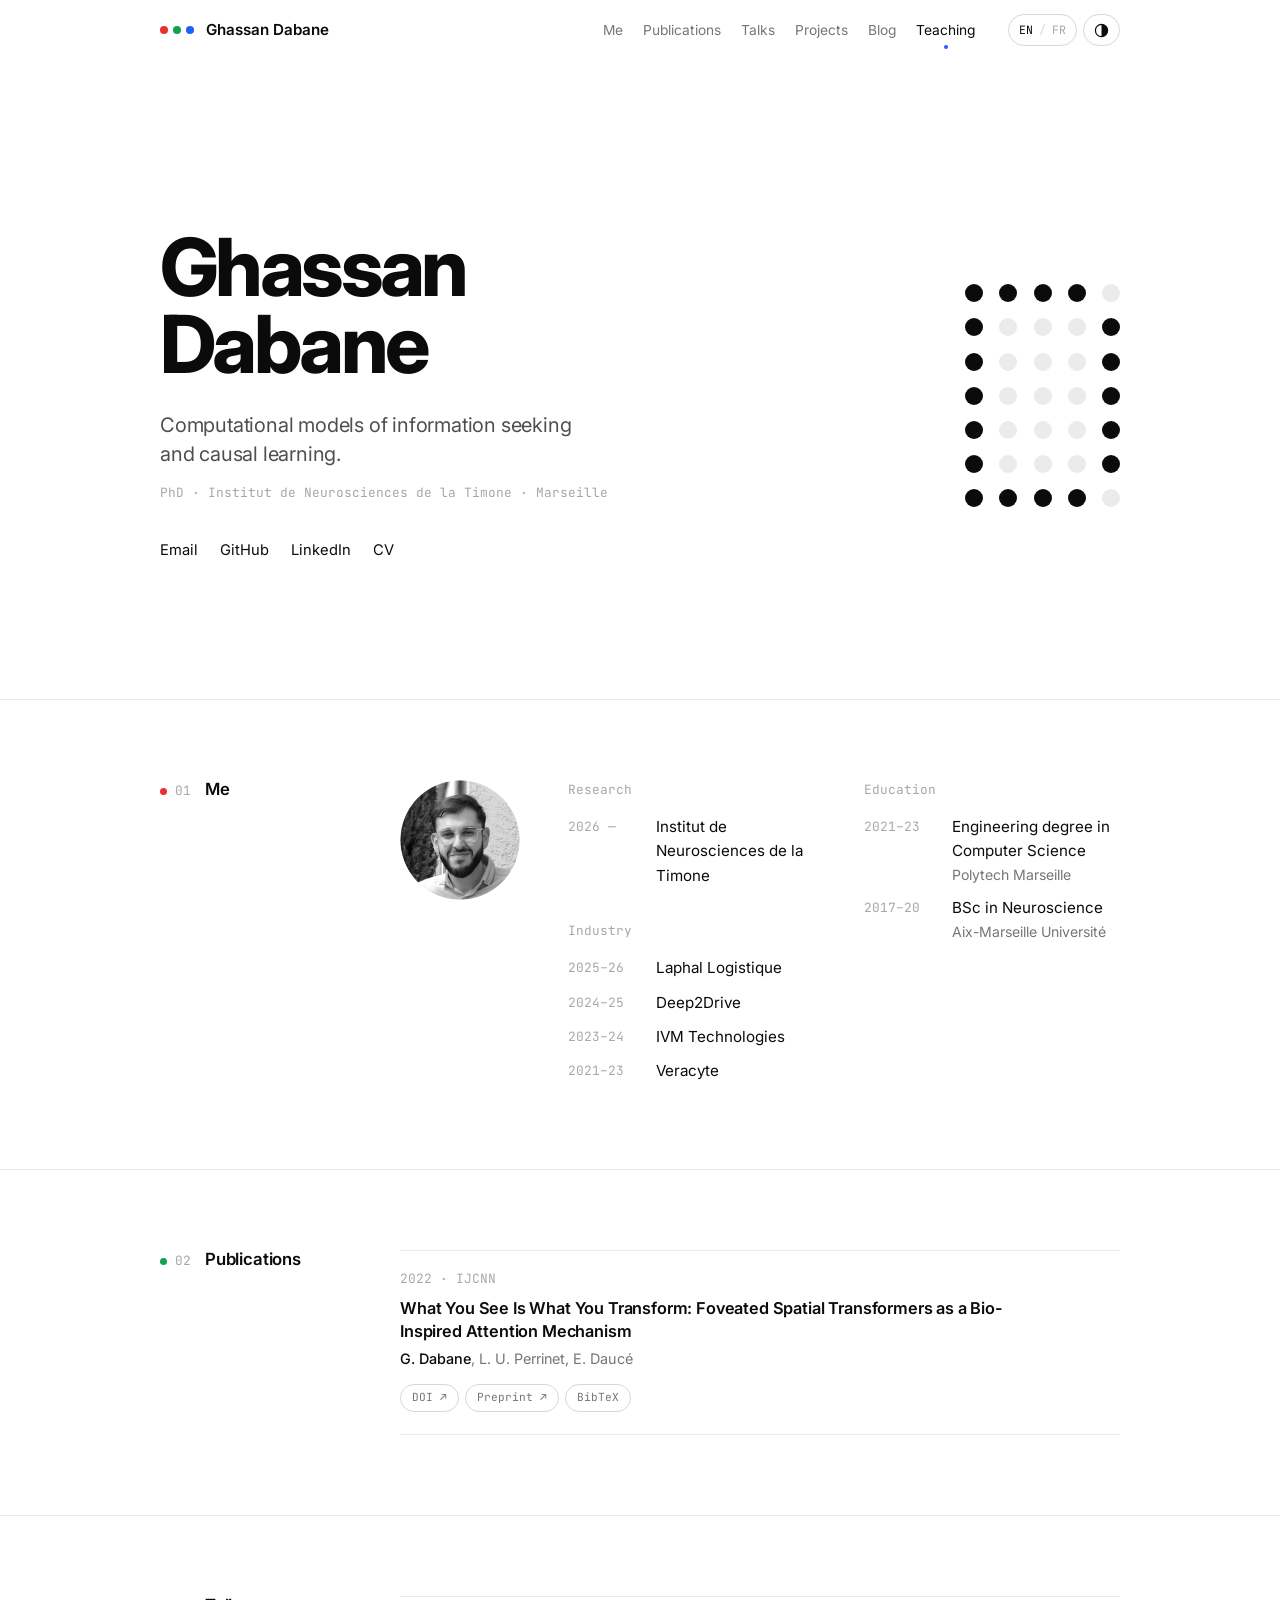
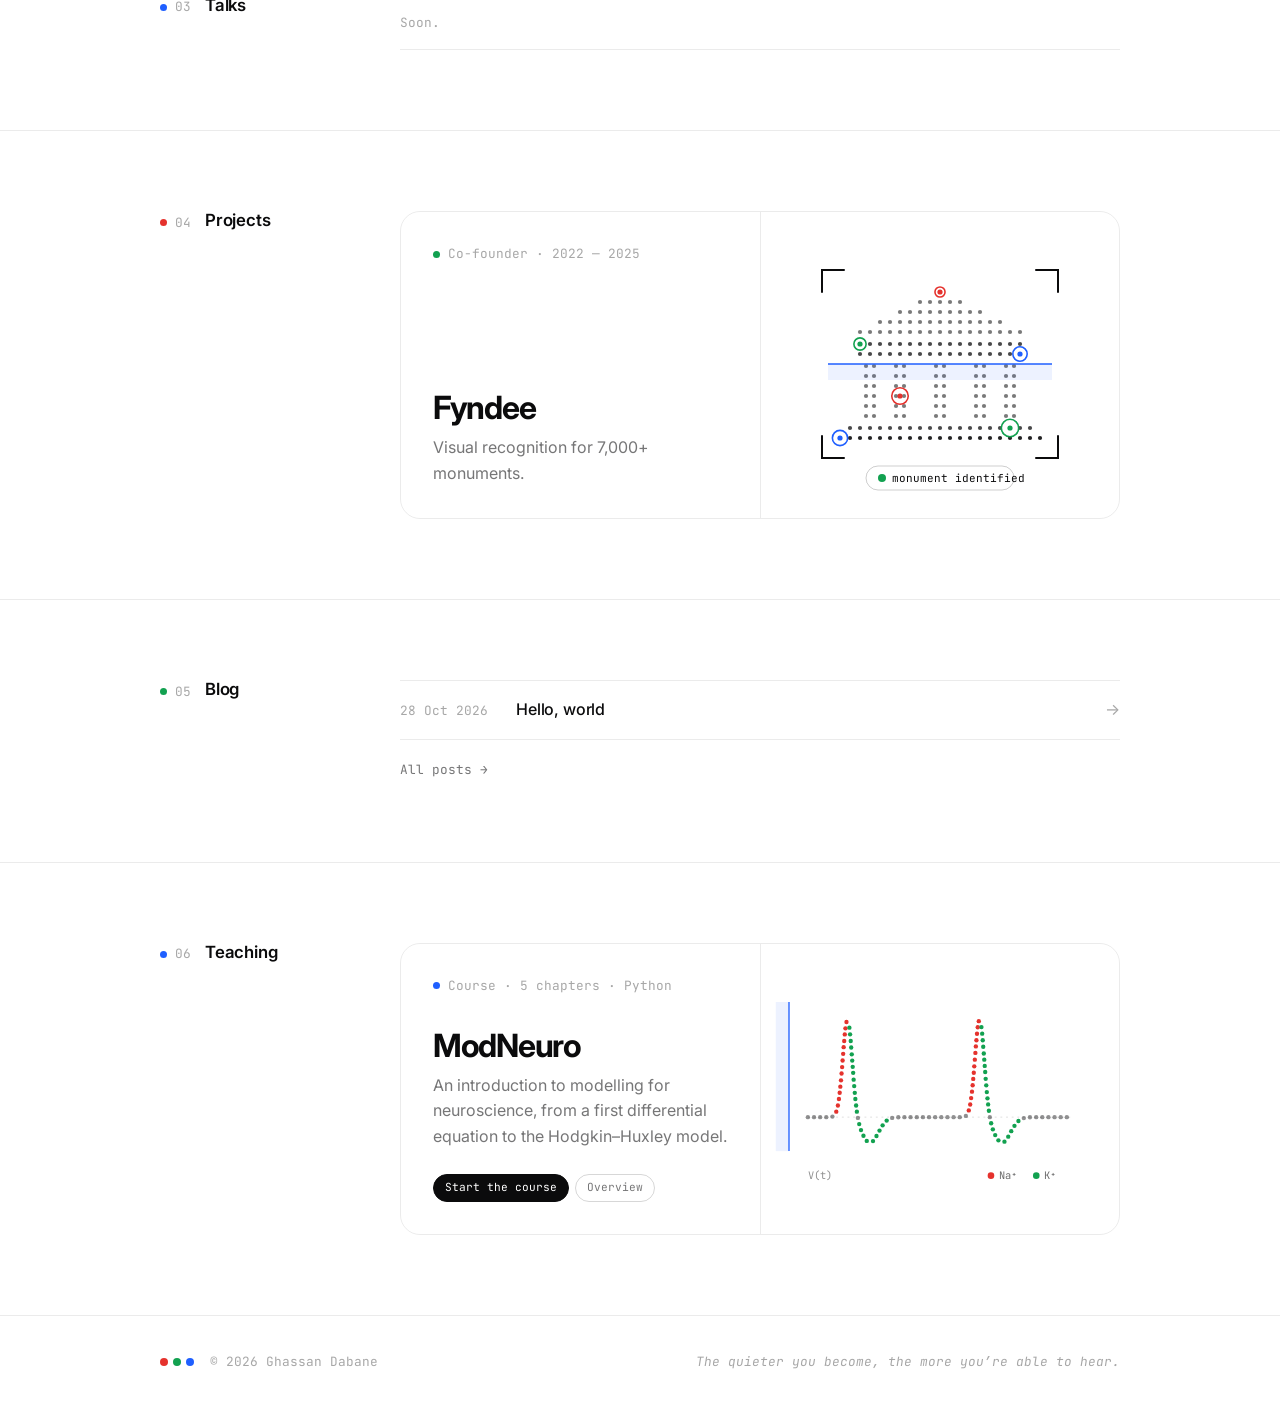
==== commit 01e913bc: "taking out list" ====
--- a/index.html
+++ b/index.html
@@ -215,13 +215,6 @@
           </div>
           <div class="feature-art spike-art" aria-hidden="true"><svg id="spike" viewBox="0 0 320 220"></svg></div>
         </article>
-        <ul class="lines teach-list">
-          <li><a href="course.html?c=modneuro/01-enzyme-kinetics"><span class="date mono">01</span><span><span class="title"><span lang="en">Enzyme kinetics</span><span lang="fr">Cinétique enzymatique</span></span></span><span class="side"><span class="arrow" aria-hidden="true">→</span></span></a></li>
-          <li><a href="course.html?c=modneuro/02-passive-membrane"><span class="date mono">02</span><span><span class="title"><span lang="en">The passive membrane</span><span lang="fr">La membrane passive</span></span></span><span class="side"><span class="arrow" aria-hidden="true">→</span></span></a></li>
-          <li><a href="course.html?c=modneuro/03-active-membrane"><span class="date mono">03</span><span><span class="title"><span lang="en">The active membrane</span><span lang="fr">La membrane active</span></span></span><span class="side"><span class="arrow" aria-hidden="true">→</span></span></a></li>
-          <li><a href="course.html?c=modneuro/04-neuronal-models"><span class="date mono">04</span><span><span class="title"><span lang="en">Neuronal models</span><span lang="fr">Modèles neuronaux</span></span></span><span class="side"><span class="arrow" aria-hidden="true">→</span></span></a></li>
-          <li><a href="course.html?c=modneuro/05-neural-networks"><span class="date mono">05</span><span><span class="title"><span lang="en">Neural networks</span><span lang="fr">Réseaux de neurones</span></span></span><span class="side"><span class="arrow" aria-hidden="true">→</span></span></a></li>
-        </ul>
       </div>
     </div>
   </section>
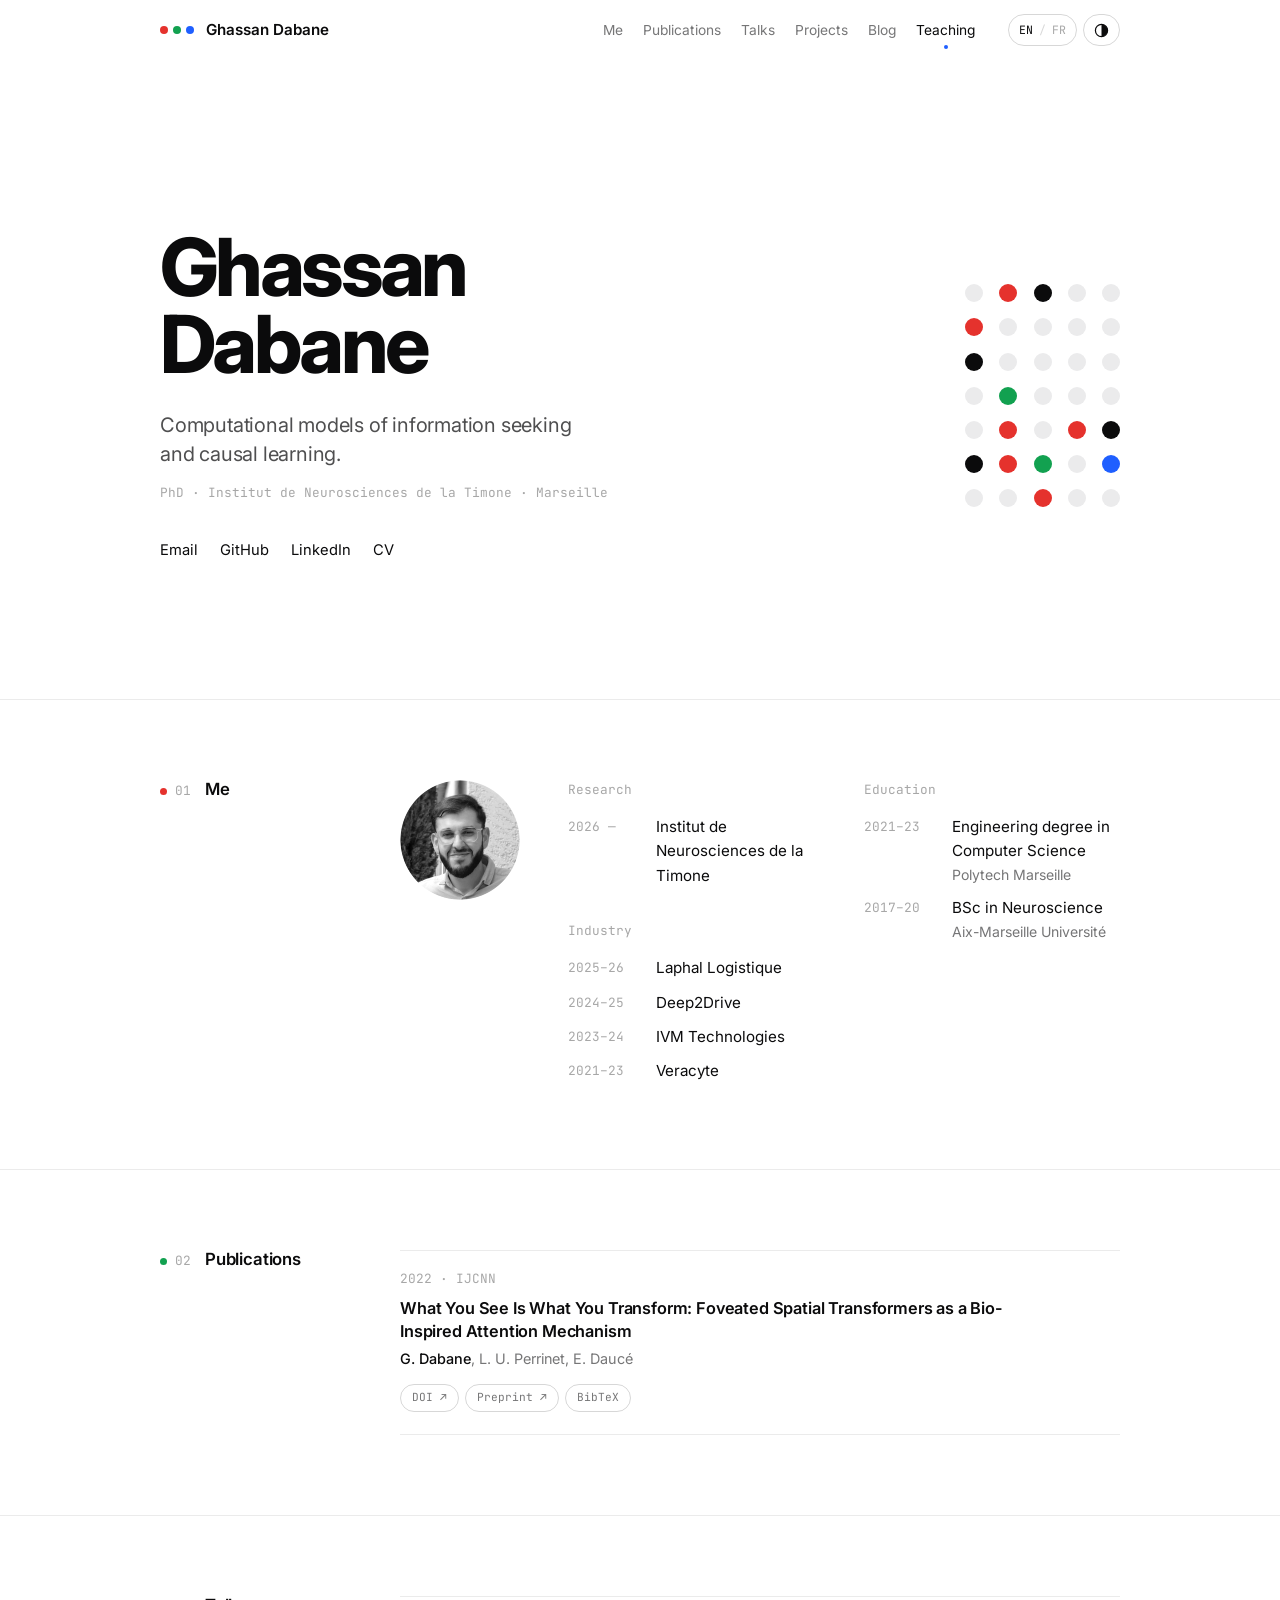
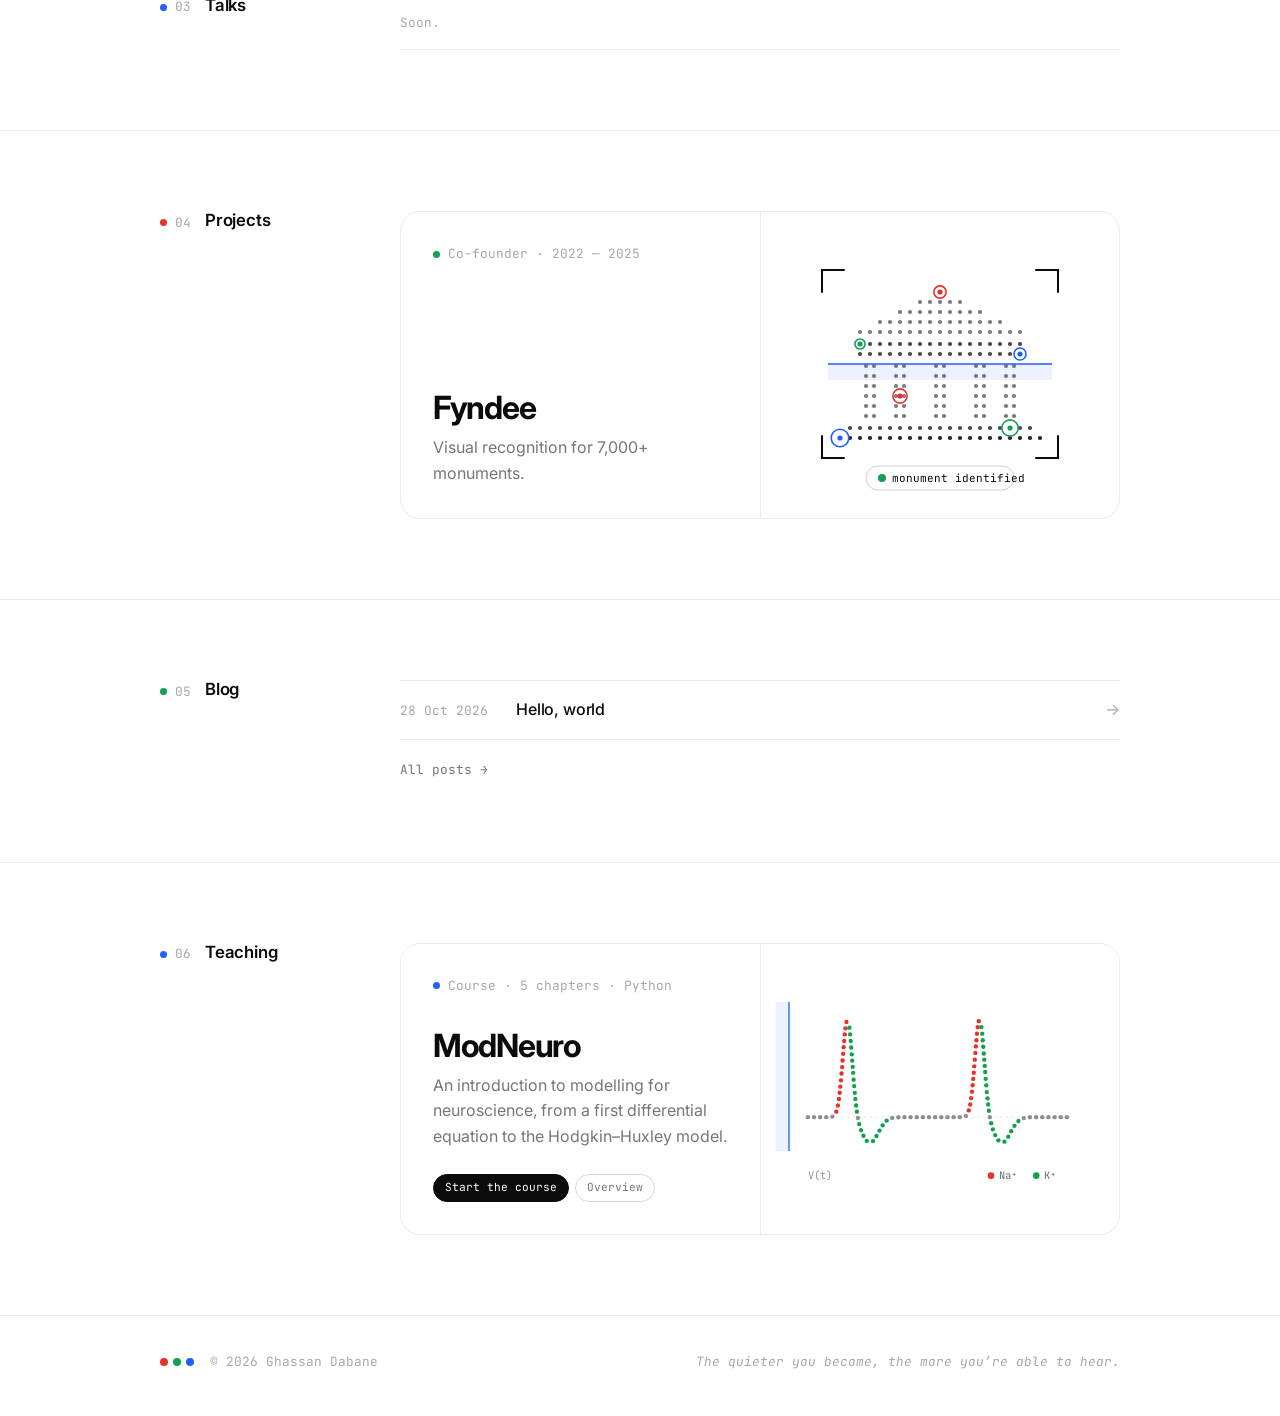
==== commit e2bd54fd: "changing french" ====
--- a/index.html
+++ b/index.html
@@ -37,7 +37,7 @@
     <nav class="nav" aria-label="Main">
       <a href="#me" data-nav="me" style="--c:var(--red)"><span lang="en">Me</span><span lang="fr">Moi</span></a>
       <a href="#publications" data-nav="publications" style="--c:var(--green)">Publications</a>
-      <a href="#presentations" data-nav="presentations" style="--c:var(--blue)"><span lang="en">Talks</span><span lang="fr">Exposés</span></a>
+      <a href="#presentations" data-nav="presentations" style="--c:var(--blue)"><span lang="en">Talks</span><span lang="fr">Présentations</span></a>
       <a href="#projects" data-nav="projects" style="--c:var(--red)"><span lang="en">Projects</span><span lang="fr">Projets</span></a>
       <a href="#blog" data-nav="blog" style="--c:var(--green)">Blog</a>
       <a href="#teaching" data-nav="teaching" style="--c:var(--blue)"><span lang="en">Teaching</span><span lang="fr">Enseignement</span></a>
@@ -148,7 +148,7 @@
     <div class="wrap section-grid">
       <div class="section-head">
         <div class="num mono"><span class="dot b"></span>03</div>
-        <h2><span lang="en">Talks</span><span lang="fr">Exposés</span></h2>
+        <h2><span lang="en">Talks</span><span lang="fr">Présentations</span></h2>
       </div>
       <div class="reveal">
         <ul class="lines" id="talks" aria-live="polite"></ul>
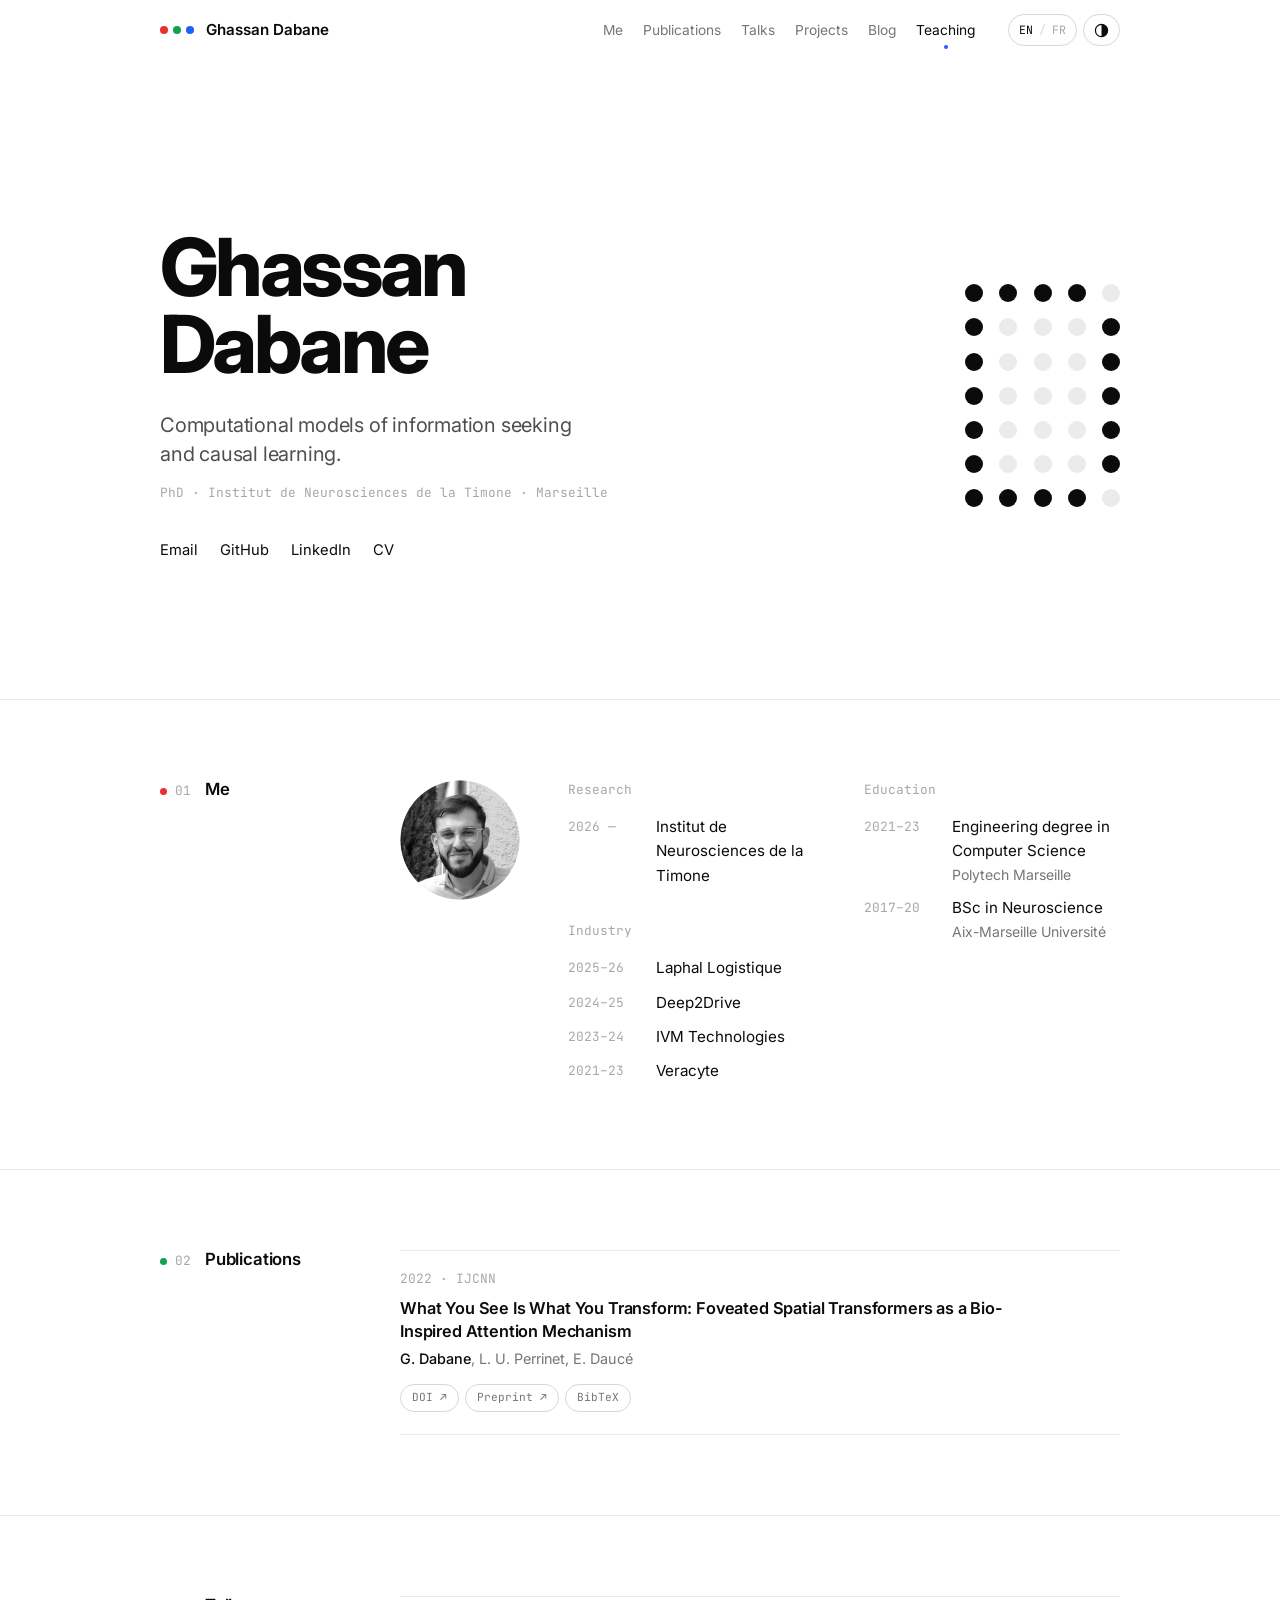
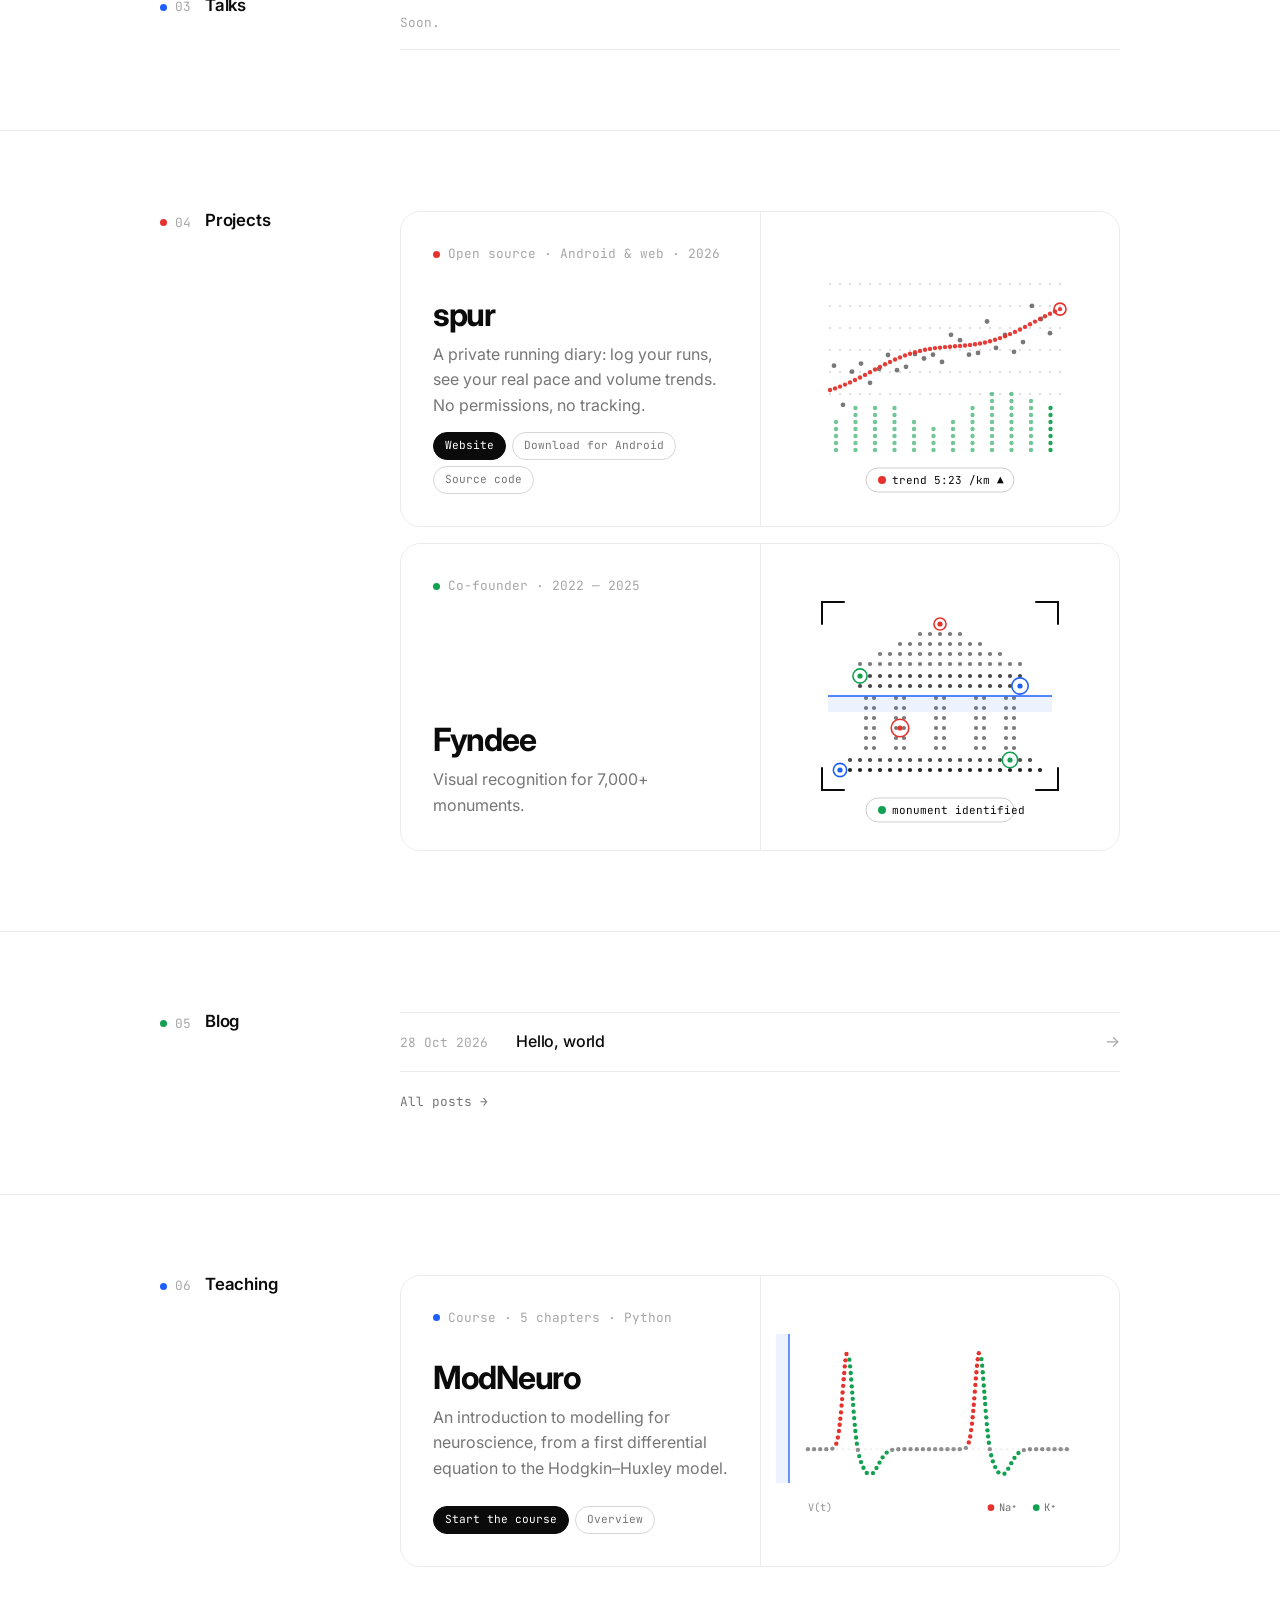
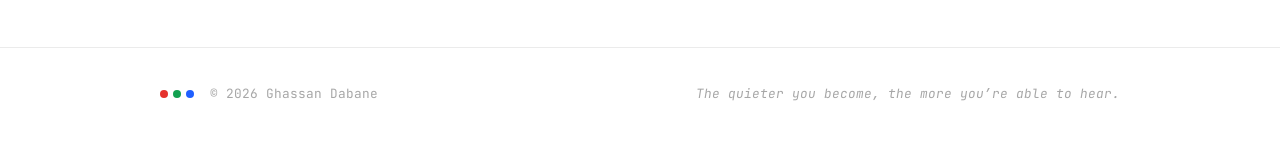
==== commit 0af6234f: "Projects: add spur above Fyndee Co-Authored-By: Claude Opus 5.5 <noreply@anthropic.com> Claude-Sessi" ====
--- a/index.html
+++ b/index.html
@@ -166,6 +166,20 @@
       <div class="reveal">
         <article class="feature">
           <div class="feature-body">
+            <div class="feature-label mono"><span class="dot r"></span><span lang="en">Open source · Android &amp; web</span><span lang="fr">Open source · Android &amp; web</span> · 2026</div>
+            <h3><a href="https://dabane-ghassan.github.io/spur/">spur</a></h3>
+            <p class="pitch" lang="en">A private running diary: log your runs, see your real pace and volume trends. No permissions, no tracking.</p>
+            <p class="pitch" lang="fr">Un carnet de course privé : notez vos sorties, voyez vos vraies tendances d’allure et de volume. Sans permissions, sans pistage.</p>
+            <div class="pub-actions">
+              <a class="chip chip-solid" href="https://dabane-ghassan.github.io/spur/"><span lang="en">Website</span><span lang="fr">Site</span></a>
+              <a class="chip" href="https://github.com/dabane-ghassan/spur/releases/latest"><span lang="en">Download for Android</span><span lang="fr">Télécharger pour Android</span></a>
+              <a class="chip" href="https://github.com/dabane-ghassan/spur"><span lang="en">Source code</span><span lang="fr">Code source</span></a>
+            </div>
+          </div>
+          <div class="feature-art" aria-hidden="true"><svg id="spur-art" viewBox="0 0 300 250"></svg></div>
+        </article>
+        <article class="feature">
+          <div class="feature-body">
             <div class="feature-label mono"><span class="dot g"></span><span lang="en">Co-founder</span><span lang="fr">Co-fondateur</span> · 2022 — 2025</div>
             <h3>Fyndee</h3>
             <p class="pitch" lang="en">Visual recognition for 7,000+ monuments.</p>
--- a/assets/css/style.css
+++ b/assets/css/style.css
@@ -189,6 +189,9 @@
 /* projects */
 .feature { display: grid; grid-template-columns: minmax(0, 1fr) minmax(0, 1fr); border: 1px solid var(--fg-08); border-radius: 20px; overflow: hidden; transition: border-color .3s var(--ease); }
 .feature:hover { border-color: var(--fg-36); }
+.feature + .feature { margin-top: 16px; }
+.feature h3 a { color: inherit; text-decoration: none; }
+.feature h3 a:hover { text-decoration: underline; text-underline-offset: 4px; }
 .feature-body { padding: 32px; display: flex; flex-direction: column; justify-content: flex-end; }
 .feature-label { display: flex; align-items: center; gap: 8px; color: var(--fg-36); margin-bottom: auto; padding-bottom: 32px; }
 .feature h3 { font-size: 2rem; letter-spacing: -.04em; margin-bottom: 8px; }
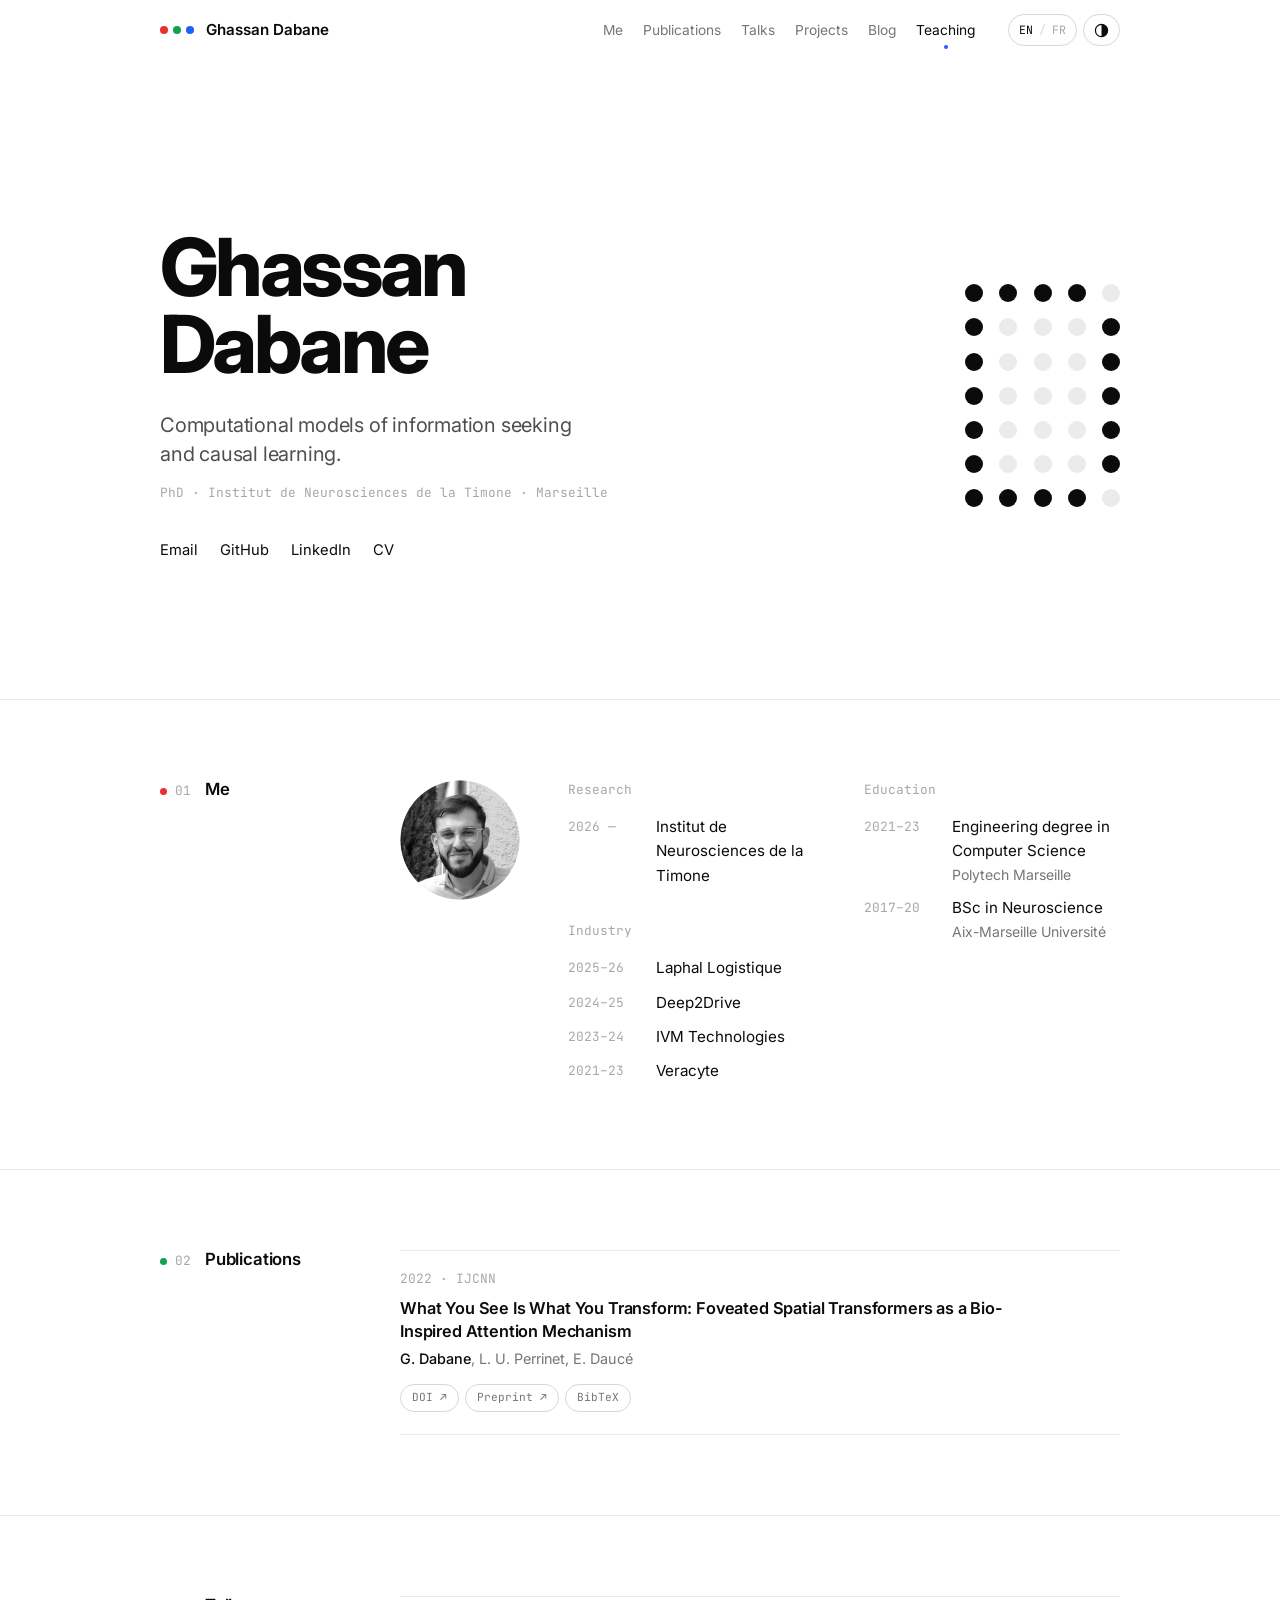
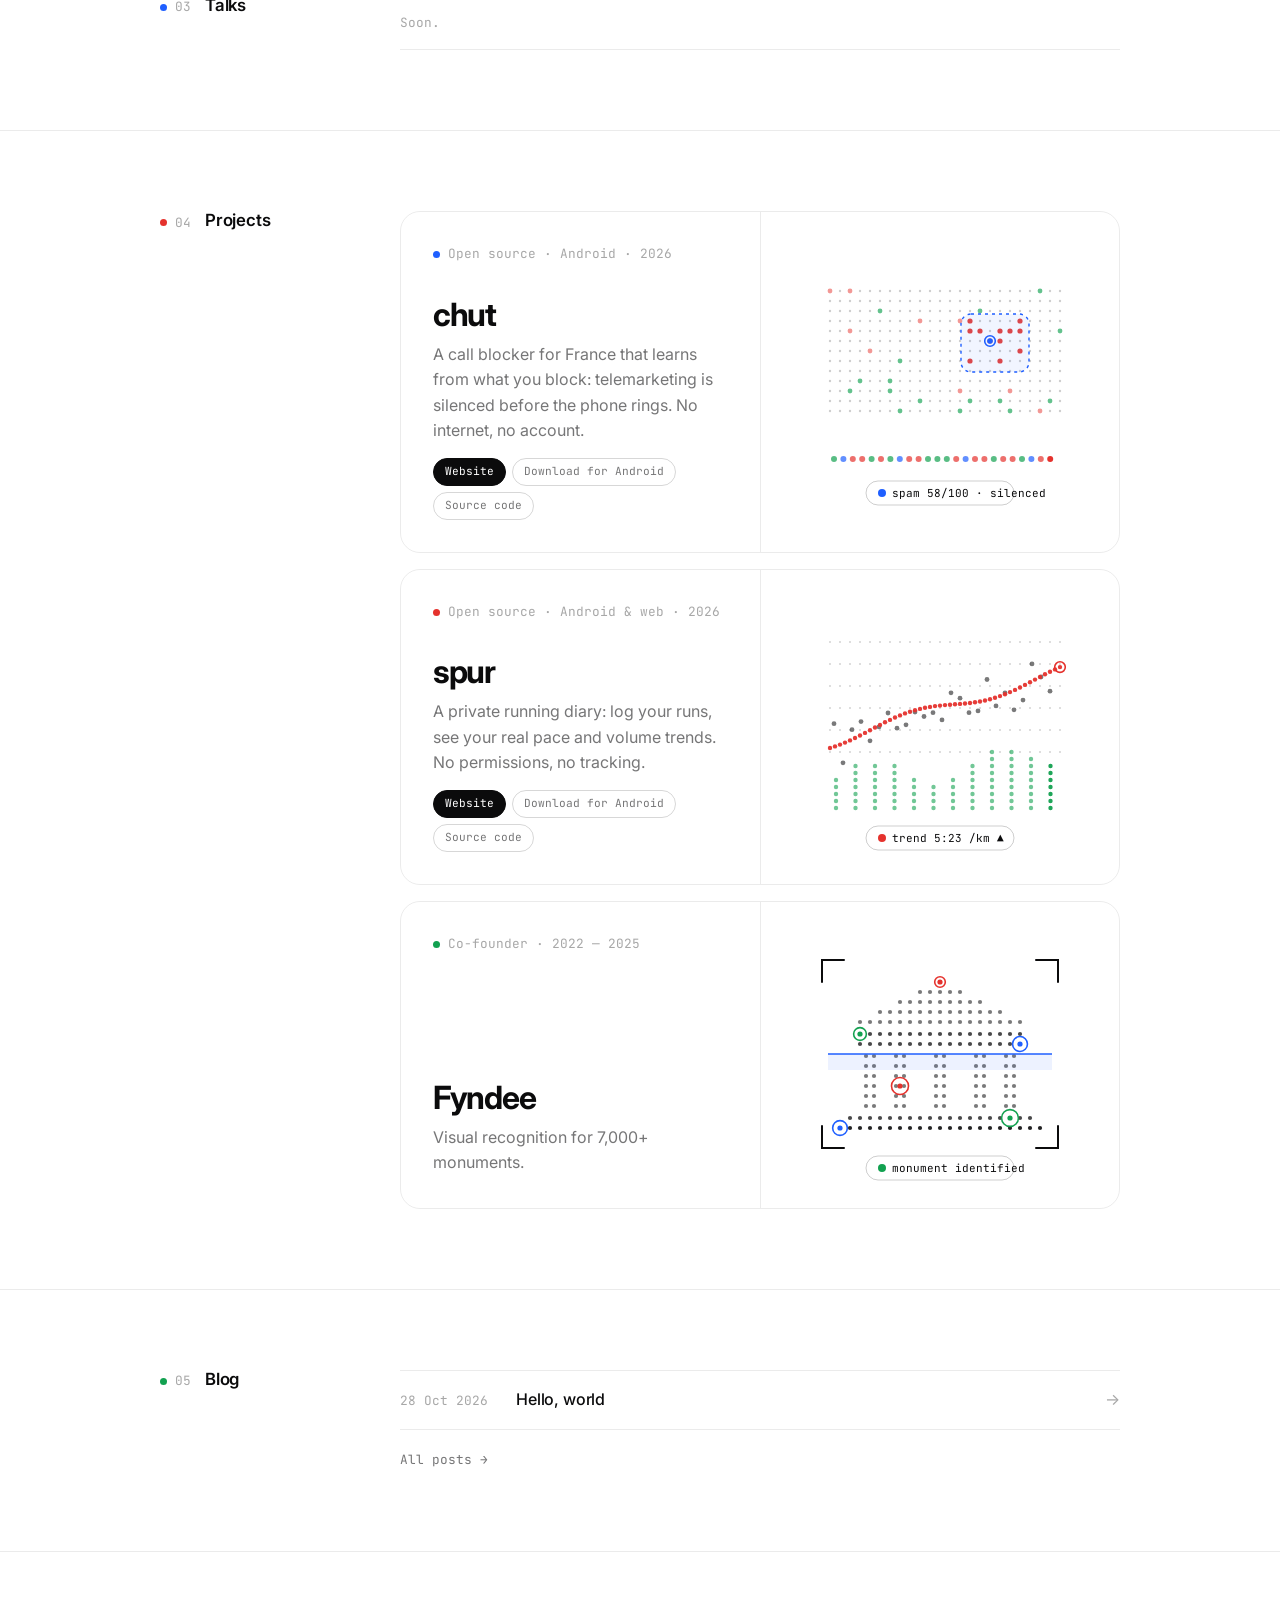
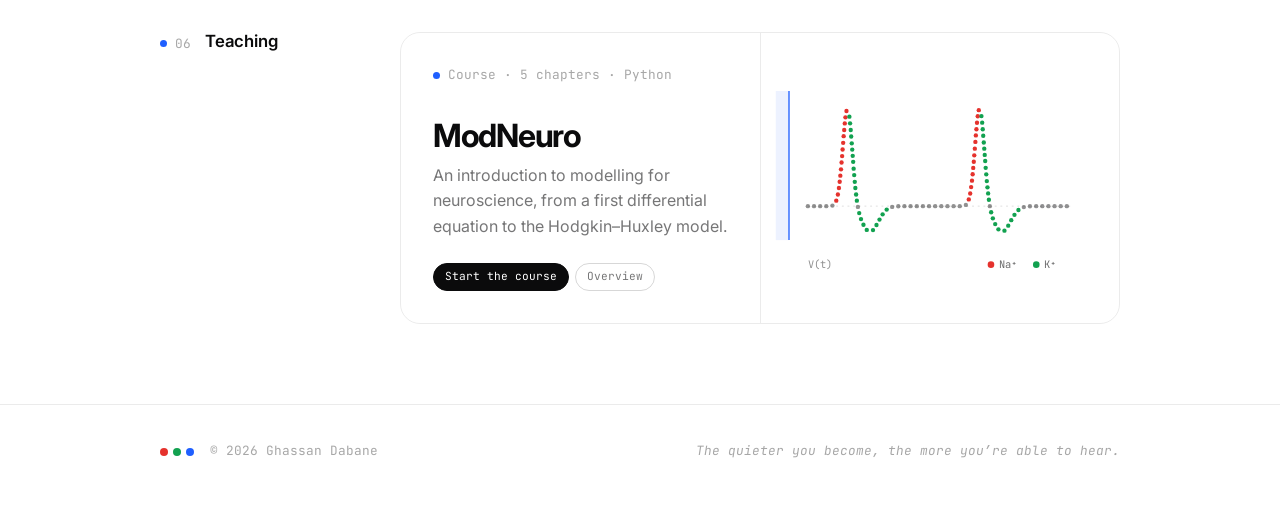
==== commit 09c143bb: "Projects: add chut above spur" ====
--- a/index.html
+++ b/index.html
@@ -166,6 +166,20 @@
       <div class="reveal">
         <article class="feature">
           <div class="feature-body">
+            <div class="feature-label mono"><span class="dot b"></span><span lang="en">Open source · Android</span><span lang="fr">Open source · Android</span> · 2026</div>
+            <h3><a href="https://dabane-ghassan.github.io/chut/">chut</a></h3>
+            <p class="pitch" lang="en">A call blocker for France that learns from what you block: telemarketing is silenced before the phone rings. No internet, no account.</p>
+            <p class="pitch" lang="fr">Un bloqueur d’appels qui apprend de vos blocages : le démarchage se tait avant la sonnerie. Sans internet, sans compte.</p>
+            <div class="pub-actions">
+              <a class="chip chip-solid" href="https://dabane-ghassan.github.io/chut/"><span lang="en">Website</span><span lang="fr">Site</span></a>
+              <a class="chip" href="https://github.com/dabane-ghassan/chut/releases/latest"><span lang="en">Download for Android</span><span lang="fr">Télécharger pour Android</span></a>
+              <a class="chip" href="https://github.com/dabane-ghassan/chut"><span lang="en">Source code</span><span lang="fr">Code source</span></a>
+            </div>
+          </div>
+          <div class="feature-art" aria-hidden="true"><svg id="chut-art" viewBox="0 0 300 250"></svg></div>
+        </article>
+        <article class="feature">
+          <div class="feature-body">
             <div class="feature-label mono"><span class="dot r"></span><span lang="en">Open source · Android &amp; web</span><span lang="fr">Open source · Android &amp; web</span> · 2026</div>
             <h3><a href="https://dabane-ghassan.github.io/spur/">spur</a></h3>
             <p class="pitch" lang="en">A private running diary: log your runs, see your real pace and volume trends. No permissions, no tracking.</p>
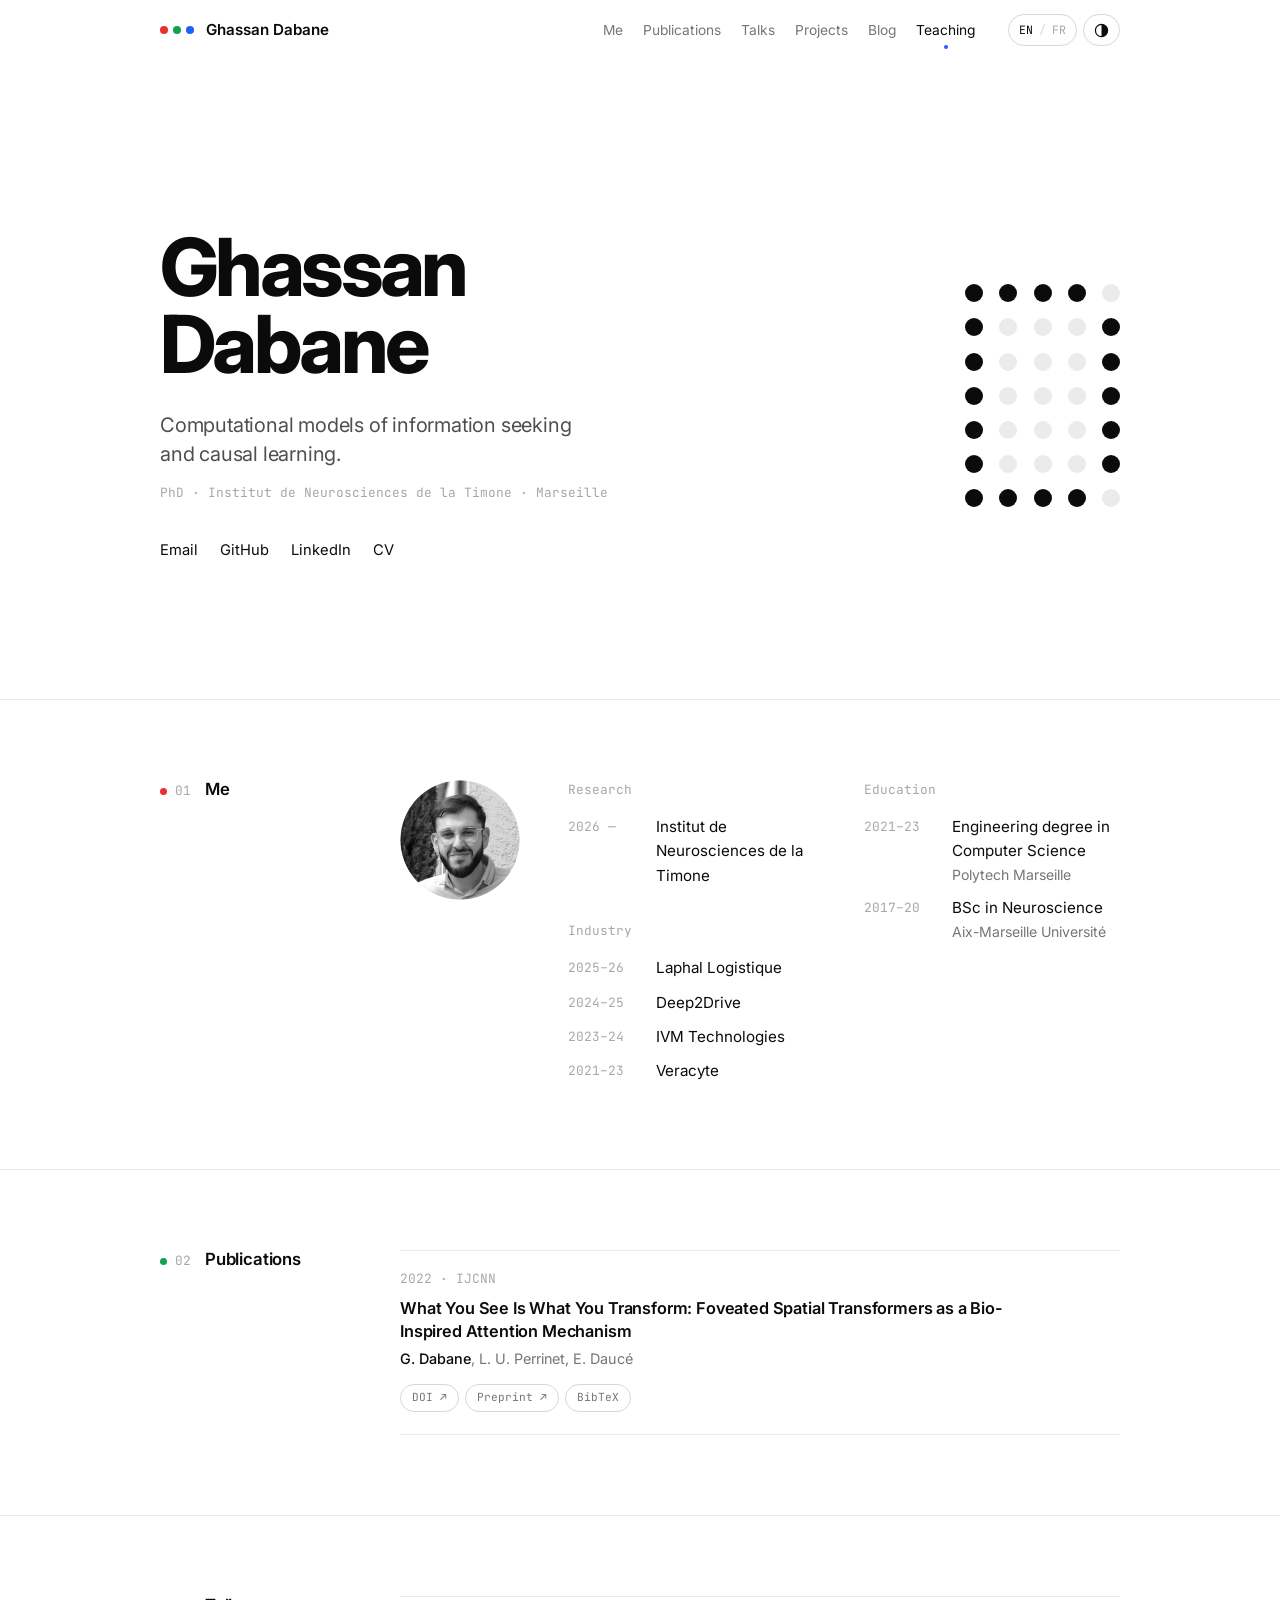
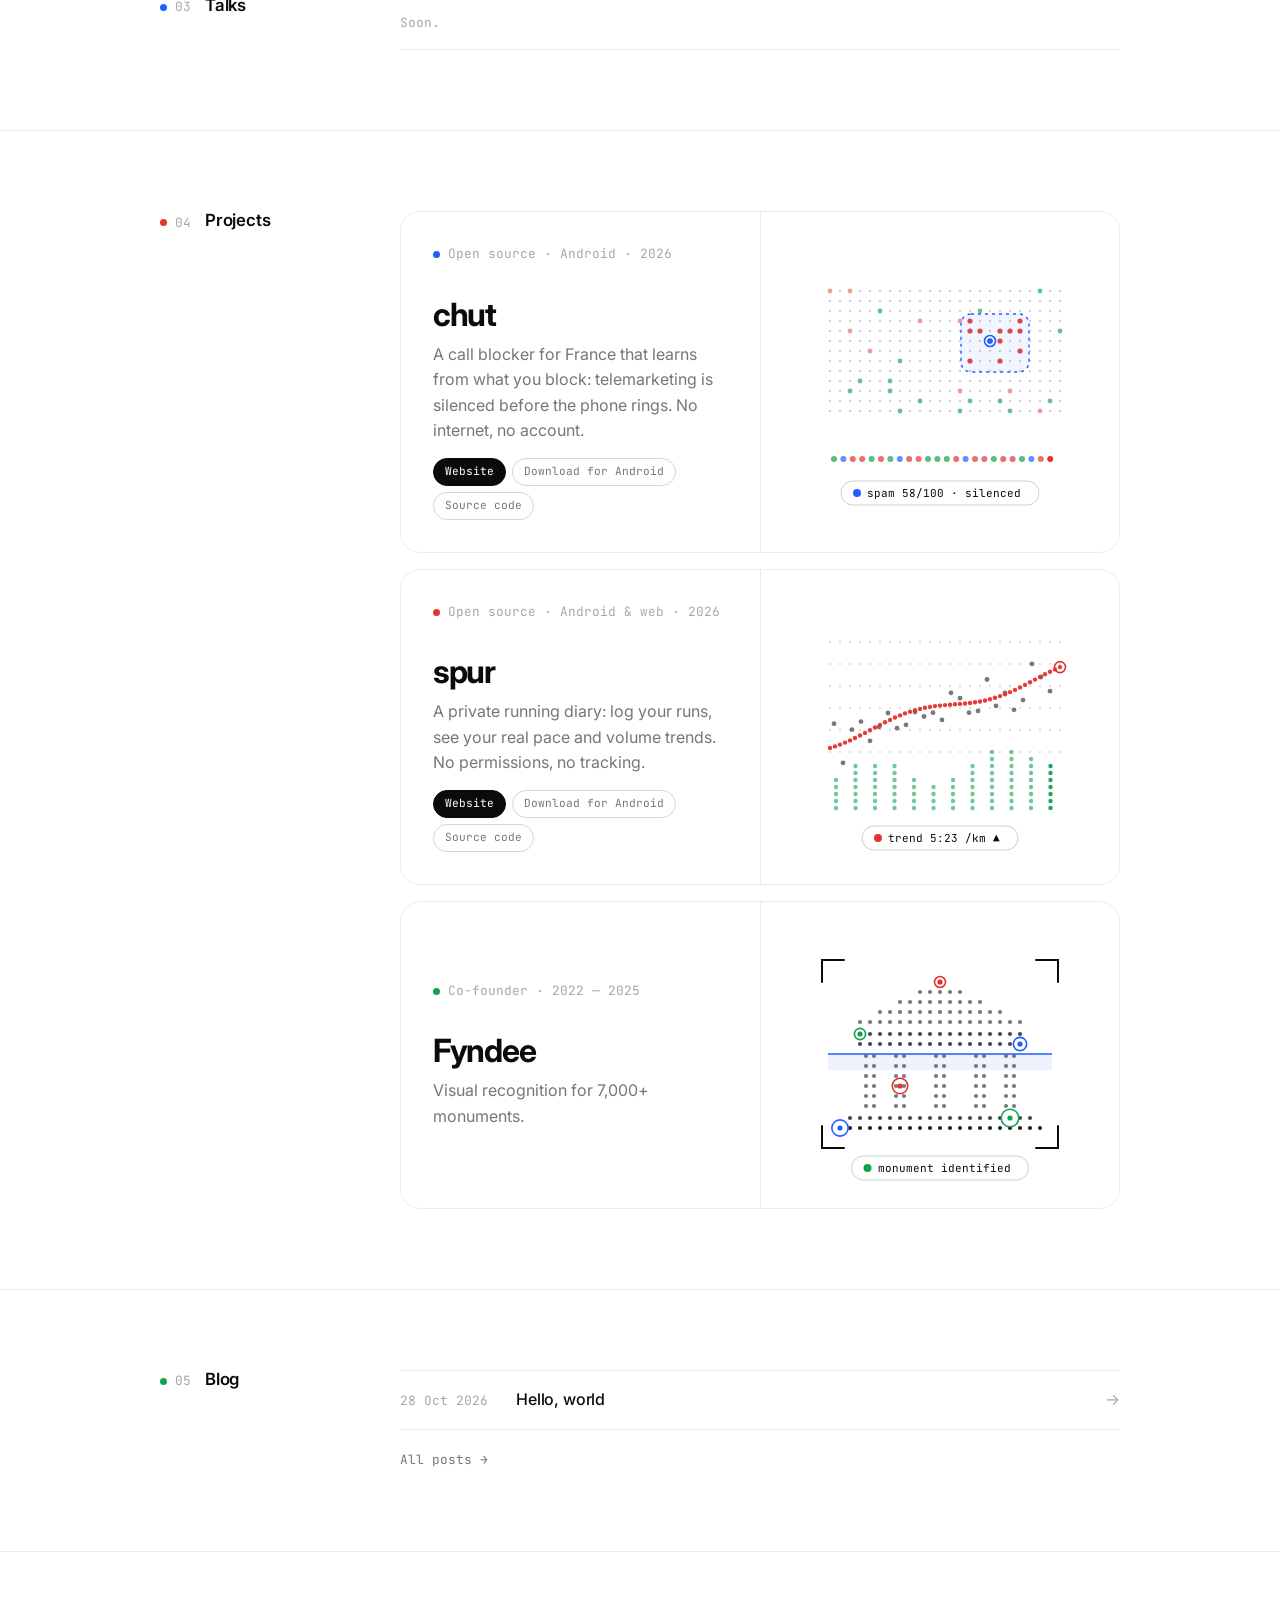
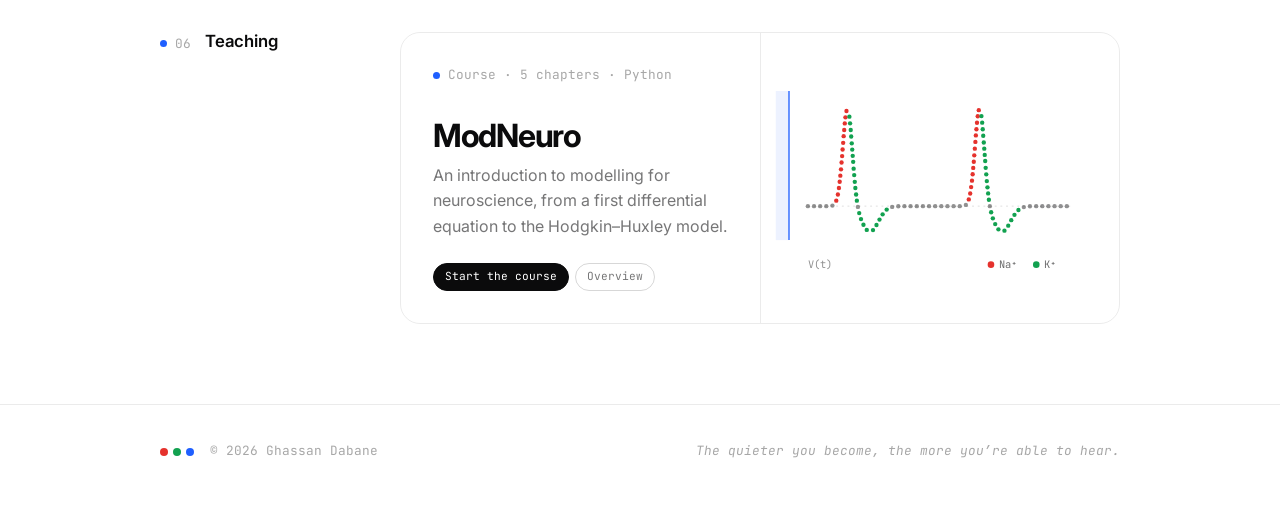
==== commit f1fc64e0: "Projects: centre card content, robust chip sizing, versioned assets" ====
--- a/index.html
+++ b/index.html
@@ -26,7 +26,7 @@
   <link rel="preconnect" href="https://fonts.googleapis.com">
   <link rel="preconnect" href="https://fonts.gstatic.com" crossorigin>
   <link href="https://fonts.googleapis.com/css2?family=Inter:wght@400..800&family=JetBrains+Mono:wght@400;500&family=Newsreader:ital,opsz,wght@0,6..72,400..600;1,6..72,400..600&display=swap" rel="stylesheet">
-  <link rel="stylesheet" href="assets/css/style.css">
+  <link rel="stylesheet" href="assets/css/style.css?v=20261110c">
 </head>
 <body data-page="home">
 <a class="skip" href="#main">Skip to content</a>
@@ -256,8 +256,8 @@
   </div>
 </footer>
 
-<script src="assets/js/site.js"></script>
-<script src="assets/js/posts.js"></script>
-<script src="assets/js/home.js"></script>
+<script src="assets/js/site.js?v=20261110c"></script>
+<script src="assets/js/posts.js?v=20261110c"></script>
+<script src="assets/js/home.js?v=20261110c"></script>
 </body>
 </html>
--- a/assets/css/style.css
+++ b/assets/css/style.css
@@ -192,8 +192,8 @@
 .feature + .feature { margin-top: 16px; }
 .feature h3 a { color: inherit; text-decoration: none; }
 .feature h3 a:hover { text-decoration: underline; text-underline-offset: 4px; }
-.feature-body { padding: 32px; display: flex; flex-direction: column; justify-content: flex-end; }
-.feature-label { display: flex; align-items: center; gap: 8px; color: var(--fg-36); margin-bottom: auto; padding-bottom: 32px; }
+.feature-body { padding: 32px; display: flex; flex-direction: column; justify-content: center; }
+.feature-label { display: flex; align-items: center; gap: 8px; color: var(--fg-36); padding-bottom: 32px; }
 .feature h3 { font-size: 2rem; letter-spacing: -.04em; margin-bottom: 8px; }
 .pitch { color: var(--fg-56); max-width: 30ch; }
 .feature-art { border-left: 1px solid var(--fg-08); display: grid; place-items: center; padding: 28px; min-height: 280px; }
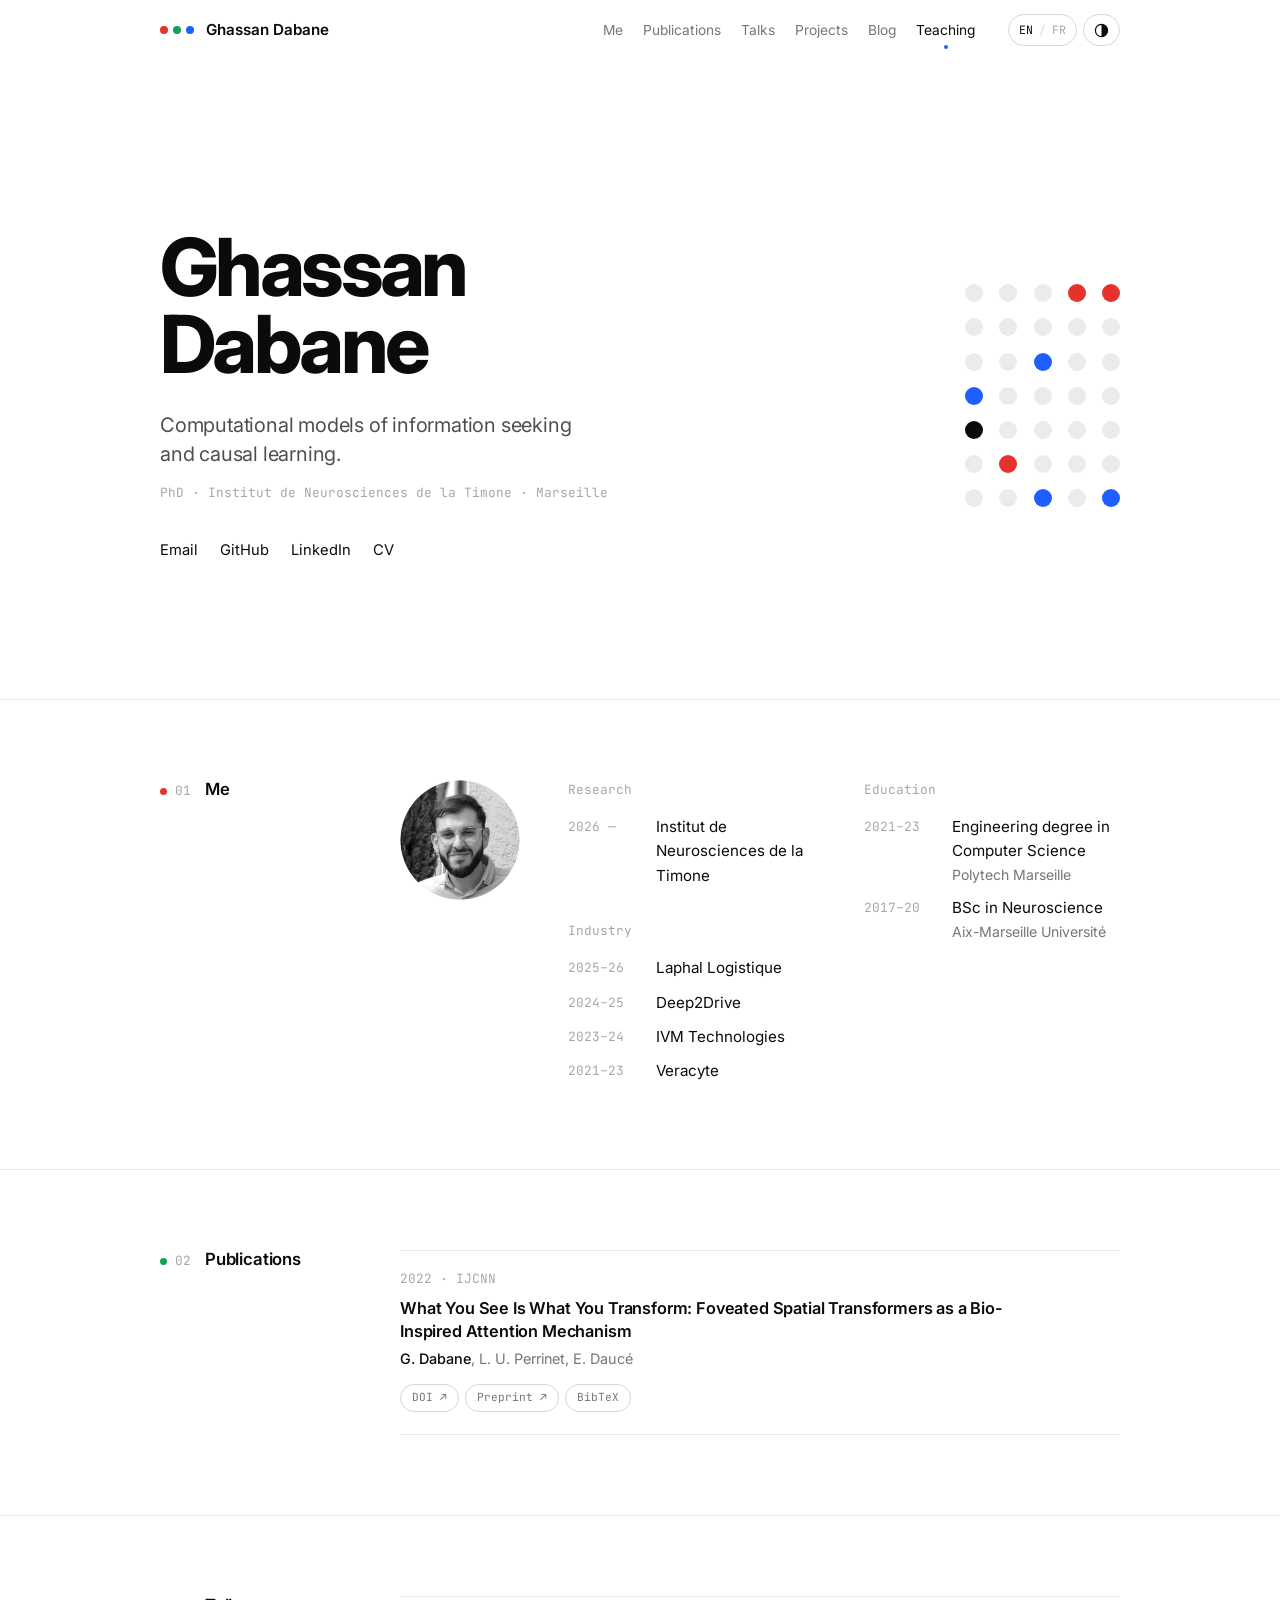
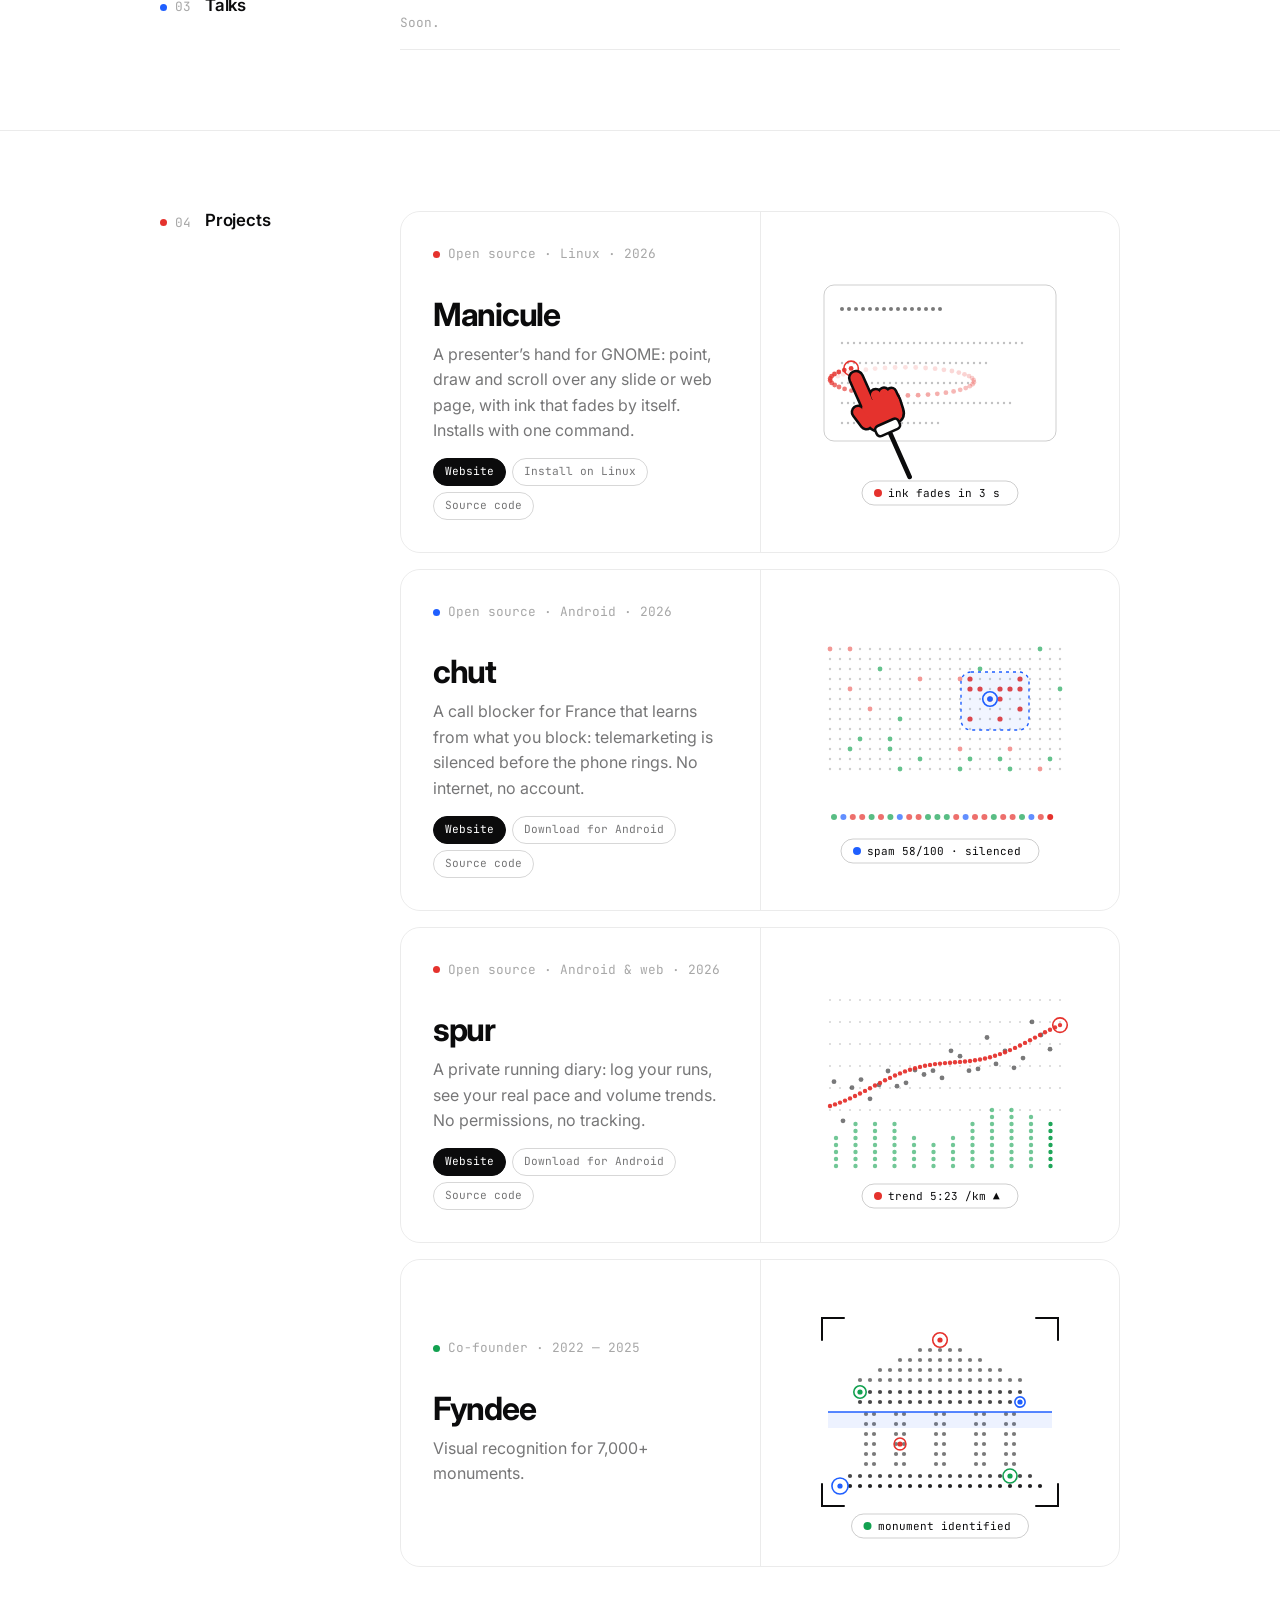
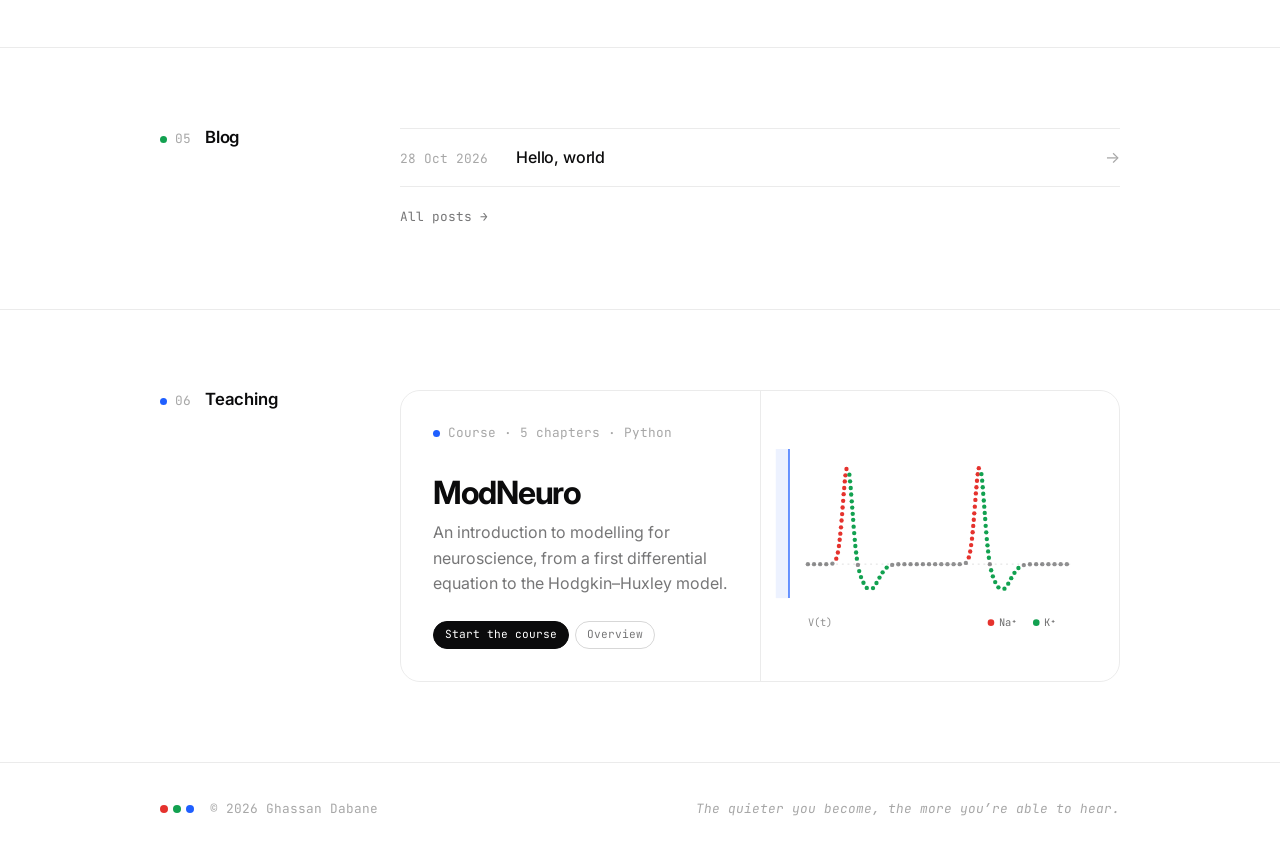
==== commit bd12405e: "Projects: add Manicule above chut" ====
--- a/index.html
+++ b/index.html
@@ -26,7 +26,7 @@
   <link rel="preconnect" href="https://fonts.googleapis.com">
   <link rel="preconnect" href="https://fonts.gstatic.com" crossorigin>
   <link href="https://fonts.googleapis.com/css2?family=Inter:wght@400..800&family=JetBrains+Mono:wght@400;500&family=Newsreader:ital,opsz,wght@0,6..72,400..600;1,6..72,400..600&display=swap" rel="stylesheet">
-  <link rel="stylesheet" href="assets/css/style.css?v=20261110c">
+  <link rel="stylesheet" href="assets/css/style.css?v=20261113a">
 </head>
 <body data-page="home">
 <a class="skip" href="#main">Skip to content</a>
@@ -166,6 +166,20 @@
       <div class="reveal">
         <article class="feature">
           <div class="feature-body">
+            <div class="feature-label mono"><span class="dot r"></span><span lang="en">Open source · Linux</span><span lang="fr">Open source · Linux</span> · 2026</div>
+            <h3><a href="https://dabane-ghassan.github.io/manicule/">Manicule</a></h3>
+            <p class="pitch" lang="en">A presenter’s hand for GNOME: point, draw and scroll over any slide or web page, with ink that fades by itself. Installs with one command.</p>
+            <p class="pitch" lang="fr">Une main de présentateur pour GNOME : pointez, dessinez et faites défiler n’importe quelle diapo ou page web, avec une encre qui s’efface d’elle-même. S’installe en une commande.</p>
+            <div class="pub-actions">
+              <a class="chip chip-solid" href="https://dabane-ghassan.github.io/manicule/"><span lang="en">Website</span><span lang="fr">Site</span></a>
+              <a class="chip" href="https://github.com/dabane-ghassan/manicule#install"><span lang="en">Install on Linux</span><span lang="fr">Installer sur Linux</span></a>
+              <a class="chip" href="https://github.com/dabane-ghassan/manicule"><span lang="en">Source code</span><span lang="fr">Code source</span></a>
+            </div>
+          </div>
+          <div class="feature-art" aria-hidden="true"><svg id="manicule-art" viewBox="0 0 300 250"></svg></div>
+        </article>
+        <article class="feature">
+          <div class="feature-body">
             <div class="feature-label mono"><span class="dot b"></span><span lang="en">Open source · Android</span><span lang="fr">Open source · Android</span> · 2026</div>
             <h3><a href="https://dabane-ghassan.github.io/chut/">chut</a></h3>
             <p class="pitch" lang="en">A call blocker for France that learns from what you block: telemarketing is silenced before the phone rings. No internet, no account.</p>
@@ -256,8 +270,8 @@
   </div>
 </footer>
 
-<script src="assets/js/site.js?v=20261110c"></script>
-<script src="assets/js/posts.js?v=20261110c"></script>
-<script src="assets/js/home.js?v=20261110c"></script>
+<script src="assets/js/site.js?v=20261113a"></script>
+<script src="assets/js/posts.js?v=20261113a"></script>
+<script src="assets/js/home.js?v=20261113a"></script>
 </body>
 </html>
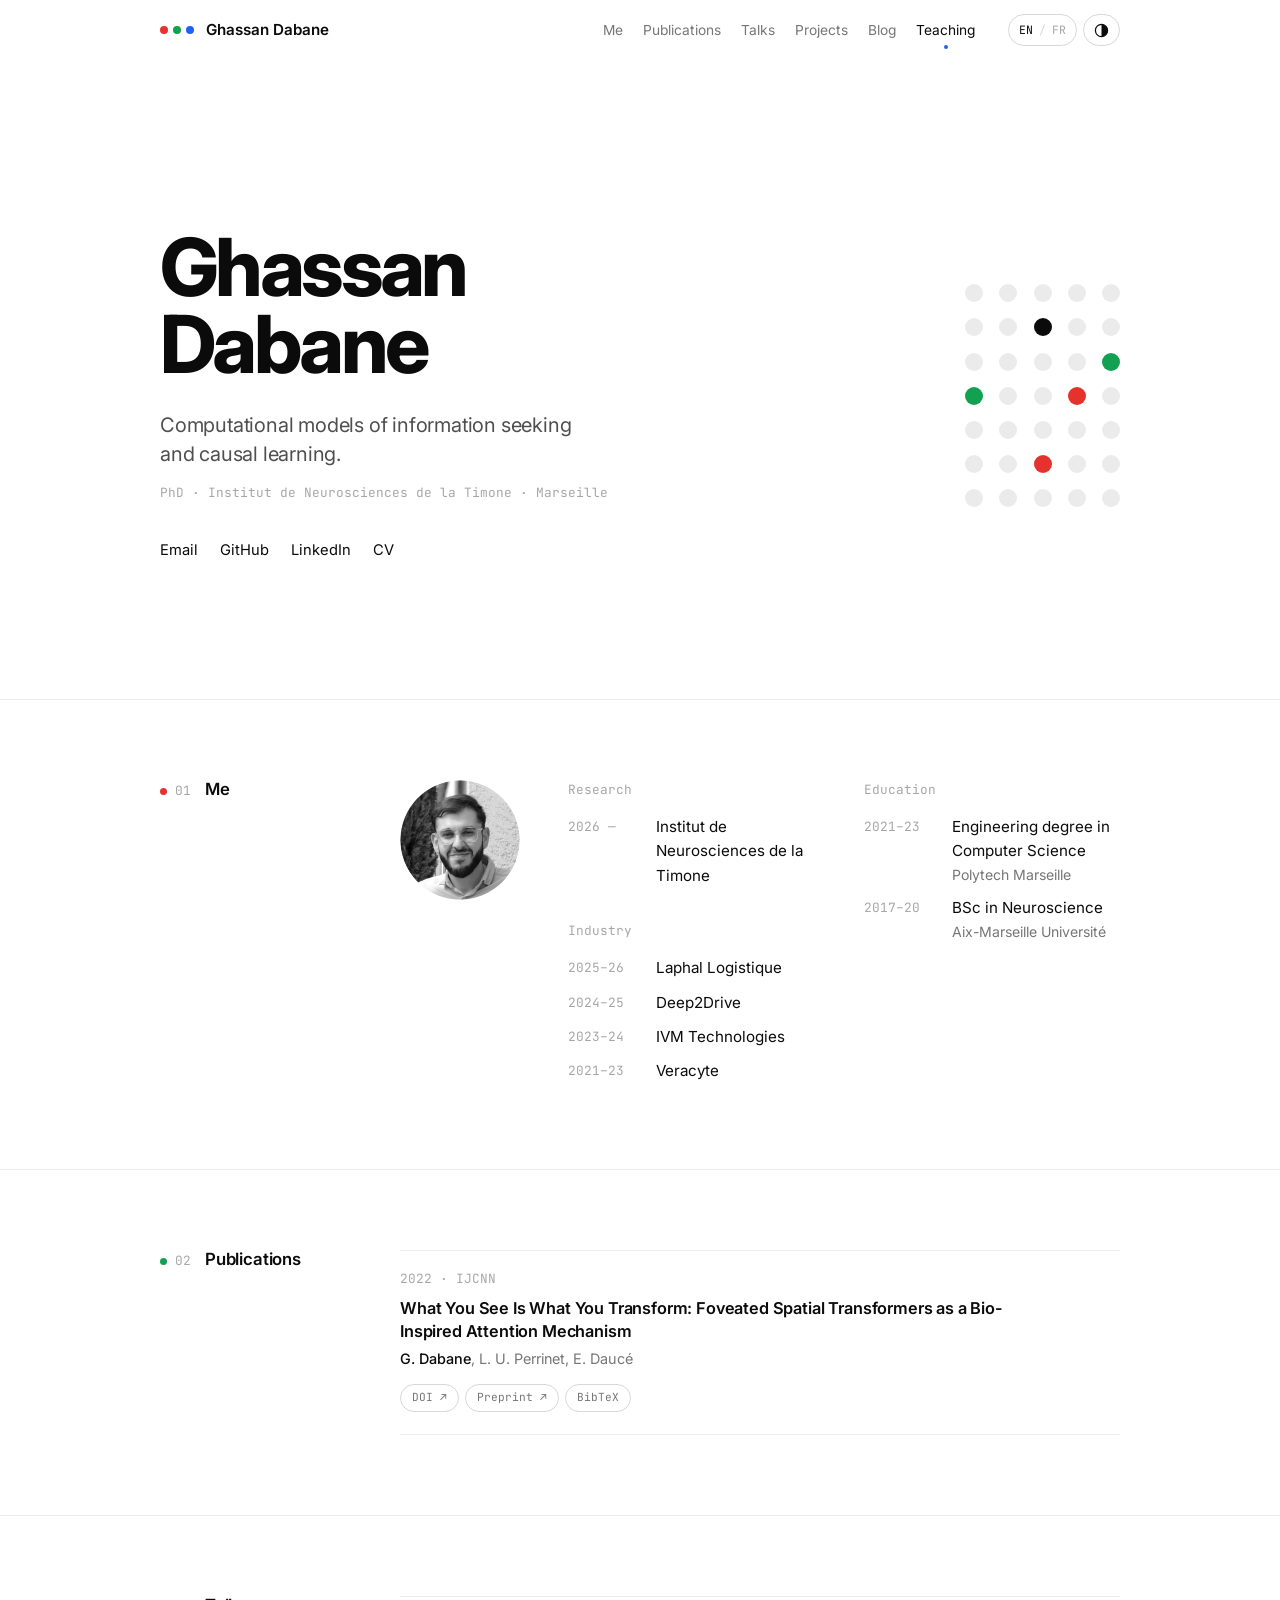
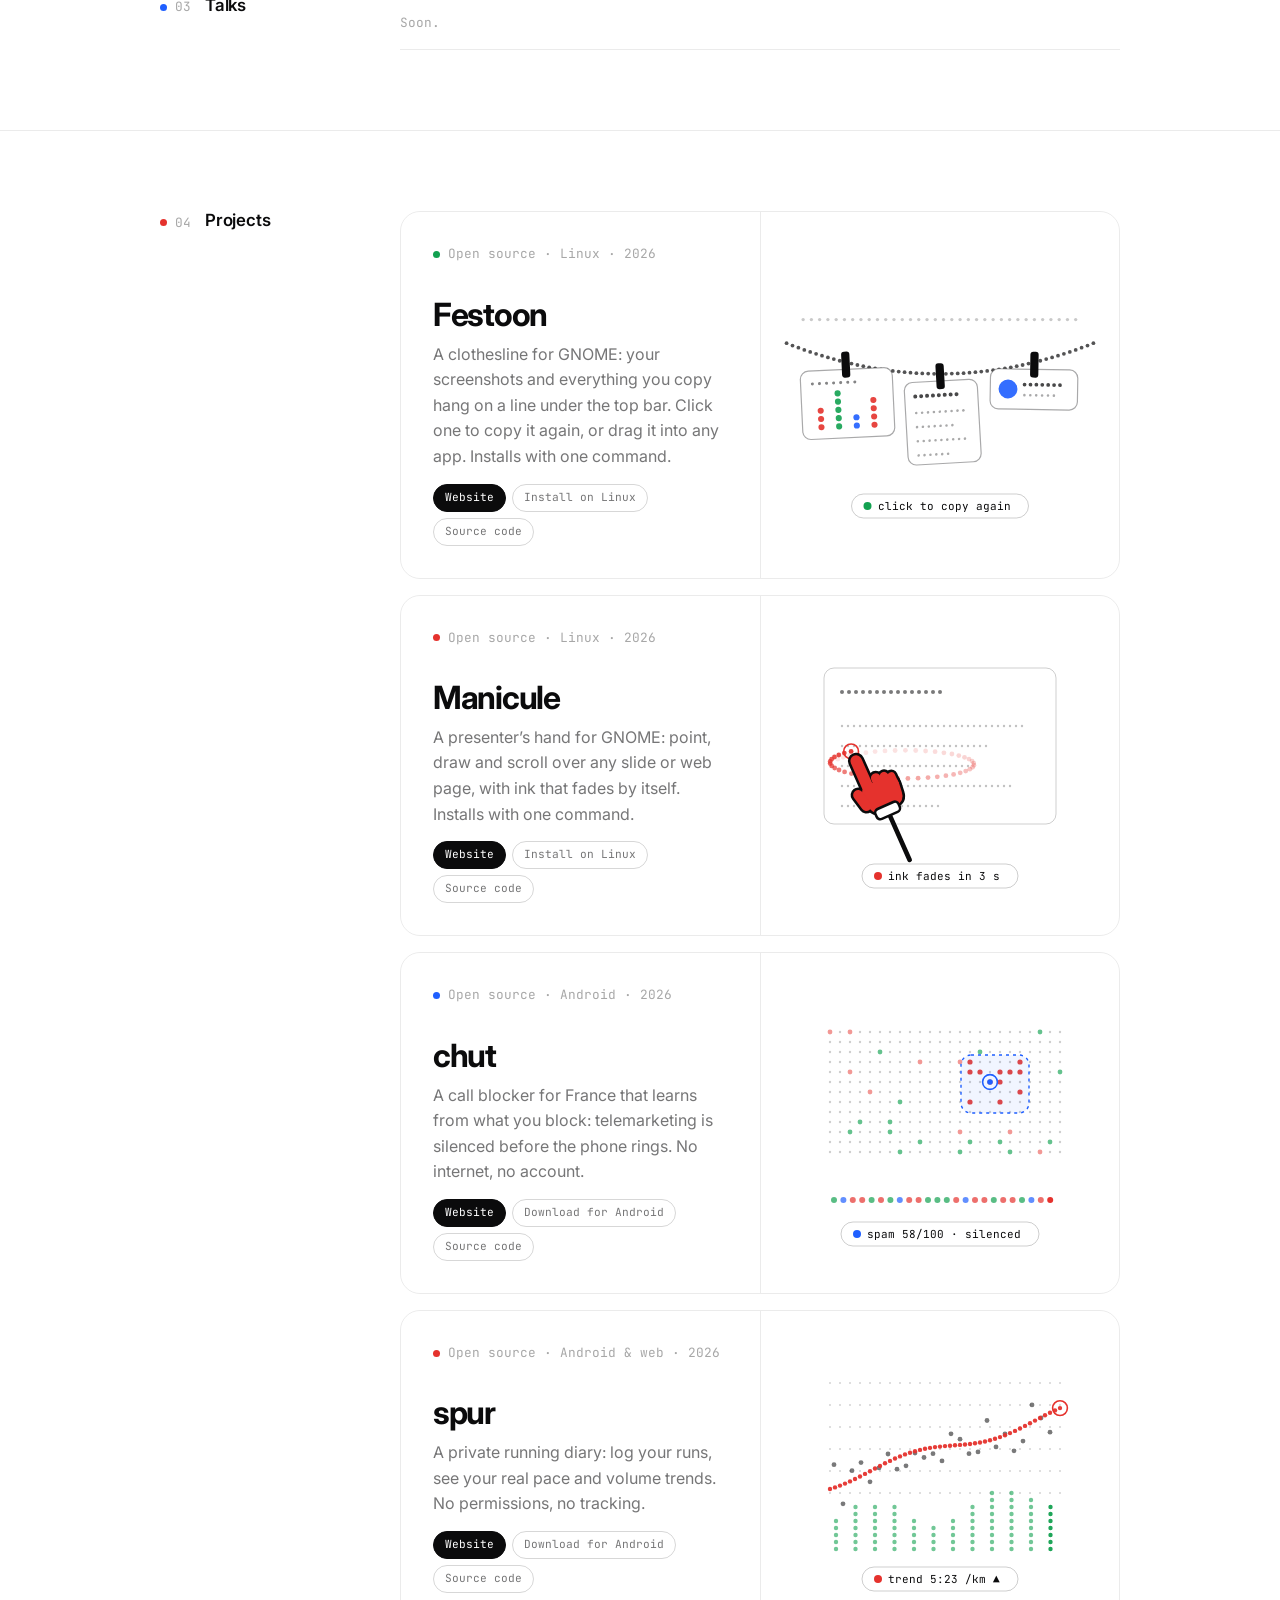
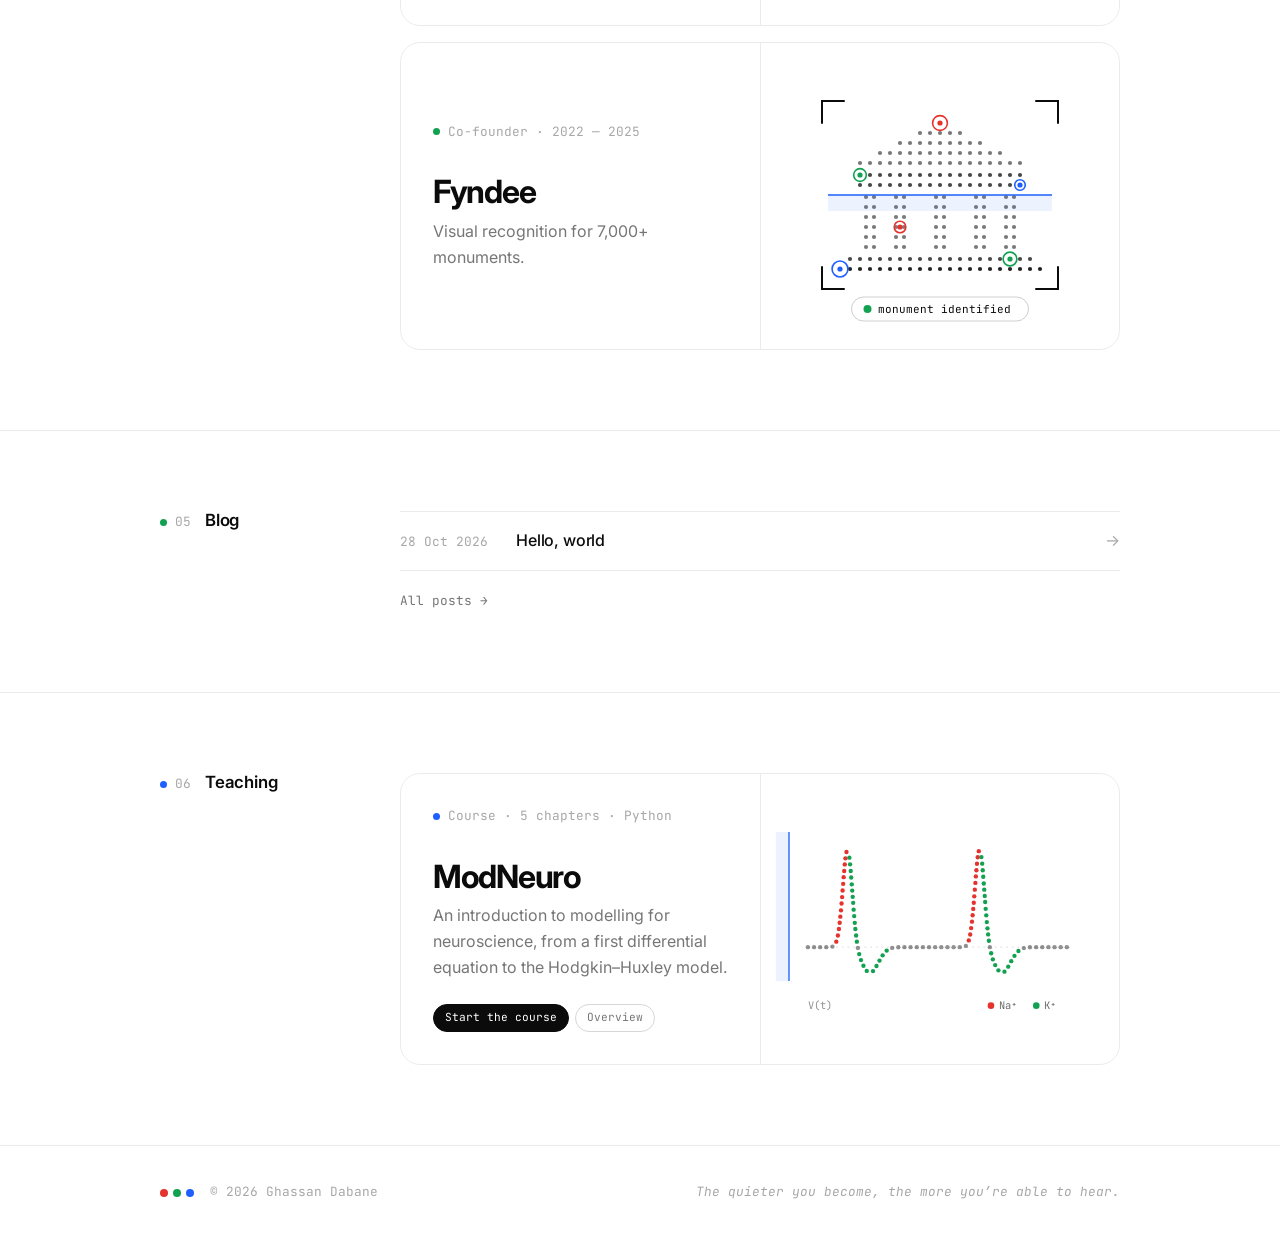
==== commit a88e17d0: "Projects: add Festoon above Manicule" ====
--- a/index.html
+++ b/index.html
@@ -26,7 +26,7 @@
   <link rel="preconnect" href="https://fonts.googleapis.com">
   <link rel="preconnect" href="https://fonts.gstatic.com" crossorigin>
   <link href="https://fonts.googleapis.com/css2?family=Inter:wght@400..800&family=JetBrains+Mono:wght@400;500&family=Newsreader:ital,opsz,wght@0,6..72,400..600;1,6..72,400..600&display=swap" rel="stylesheet">
-  <link rel="stylesheet" href="assets/css/style.css?v=20261113a">
+  <link rel="stylesheet" href="assets/css/style.css?v=20261118a">
 </head>
 <body data-page="home">
 <a class="skip" href="#main">Skip to content</a>
@@ -166,6 +166,20 @@
       <div class="reveal">
         <article class="feature">
           <div class="feature-body">
+            <div class="feature-label mono"><span class="dot g"></span><span lang="en">Open source · Linux</span><span lang="fr">Open source · Linux</span> · 2026</div>
+            <h3><a href="https://dabane-ghassan.github.io/festoon/">Festoon</a></h3>
+            <p class="pitch" lang="en">A clothesline for GNOME: your screenshots and everything you copy hang on a line under the top bar. Click one to copy it again, or drag it into any app. Installs with one command.</p>
+            <p class="pitch" lang="fr">Une corde à linge pour GNOME : vos captures d’écran et tout ce que vous copiez s’accrochent sur une ligne sous la barre du haut. Un clic pour recopier, ou glissez-les dans n’importe quelle application. S’installe en une commande.</p>
+            <div class="pub-actions">
+              <a class="chip chip-solid" href="https://dabane-ghassan.github.io/festoon/"><span lang="en">Website</span><span lang="fr">Site</span></a>
+              <a class="chip" href="https://github.com/dabane-ghassan/festoon#install"><span lang="en">Install on Linux</span><span lang="fr">Installer sur Linux</span></a>
+              <a class="chip" href="https://github.com/dabane-ghassan/festoon"><span lang="en">Source code</span><span lang="fr">Code source</span></a>
+            </div>
+          </div>
+          <div class="feature-art" aria-hidden="true"><svg id="festoon-art" viewBox="0 0 300 250"></svg></div>
+        </article>
+        <article class="feature">
+          <div class="feature-body">
             <div class="feature-label mono"><span class="dot r"></span><span lang="en">Open source · Linux</span><span lang="fr">Open source · Linux</span> · 2026</div>
             <h3><a href="https://dabane-ghassan.github.io/manicule/">Manicule</a></h3>
             <p class="pitch" lang="en">A presenter’s hand for GNOME: point, draw and scroll over any slide or web page, with ink that fades by itself. Installs with one command.</p>
@@ -270,8 +284,8 @@
   </div>
 </footer>
 
-<script src="assets/js/site.js?v=20261113a"></script>
-<script src="assets/js/posts.js?v=20261113a"></script>
-<script src="assets/js/home.js?v=20261113a"></script>
+<script src="assets/js/site.js?v=20261118a"></script>
+<script src="assets/js/posts.js?v=20261118a"></script>
+<script src="assets/js/home.js?v=20261118a"></script>
 </body>
 </html>
